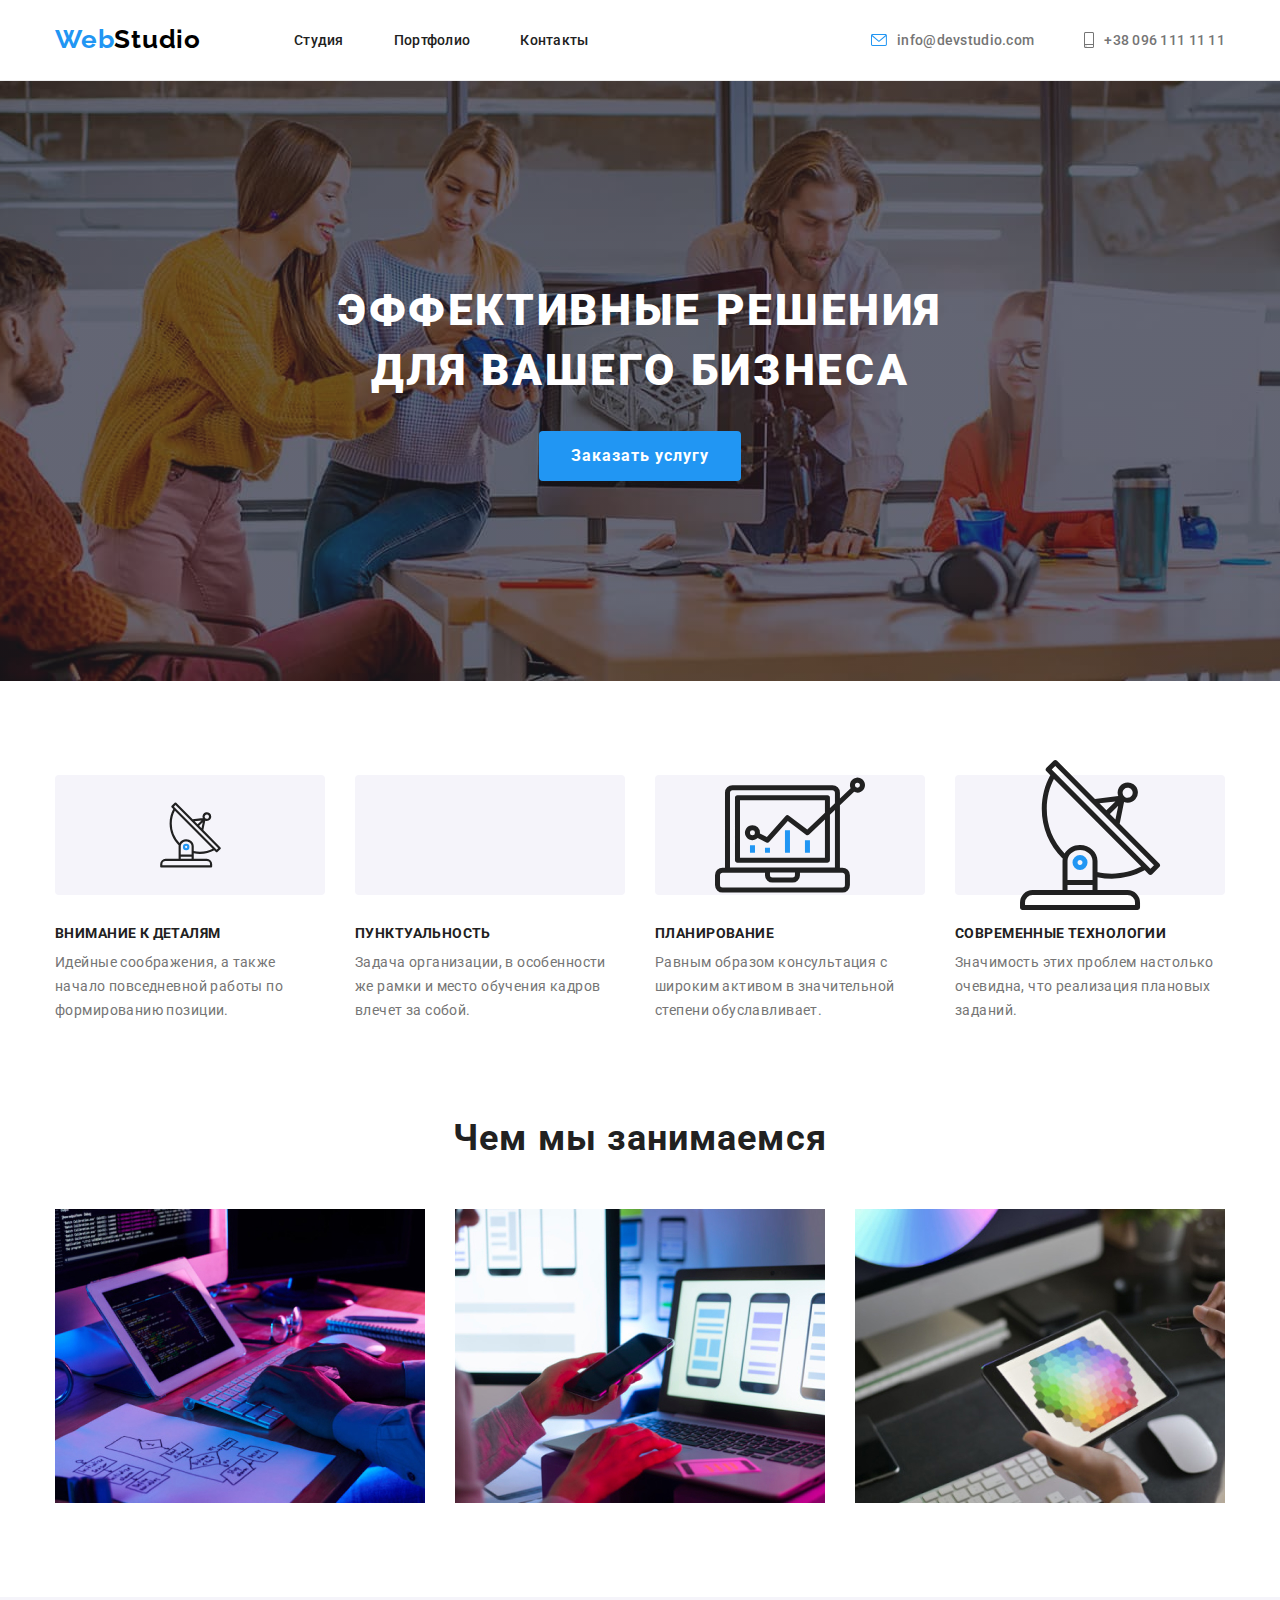
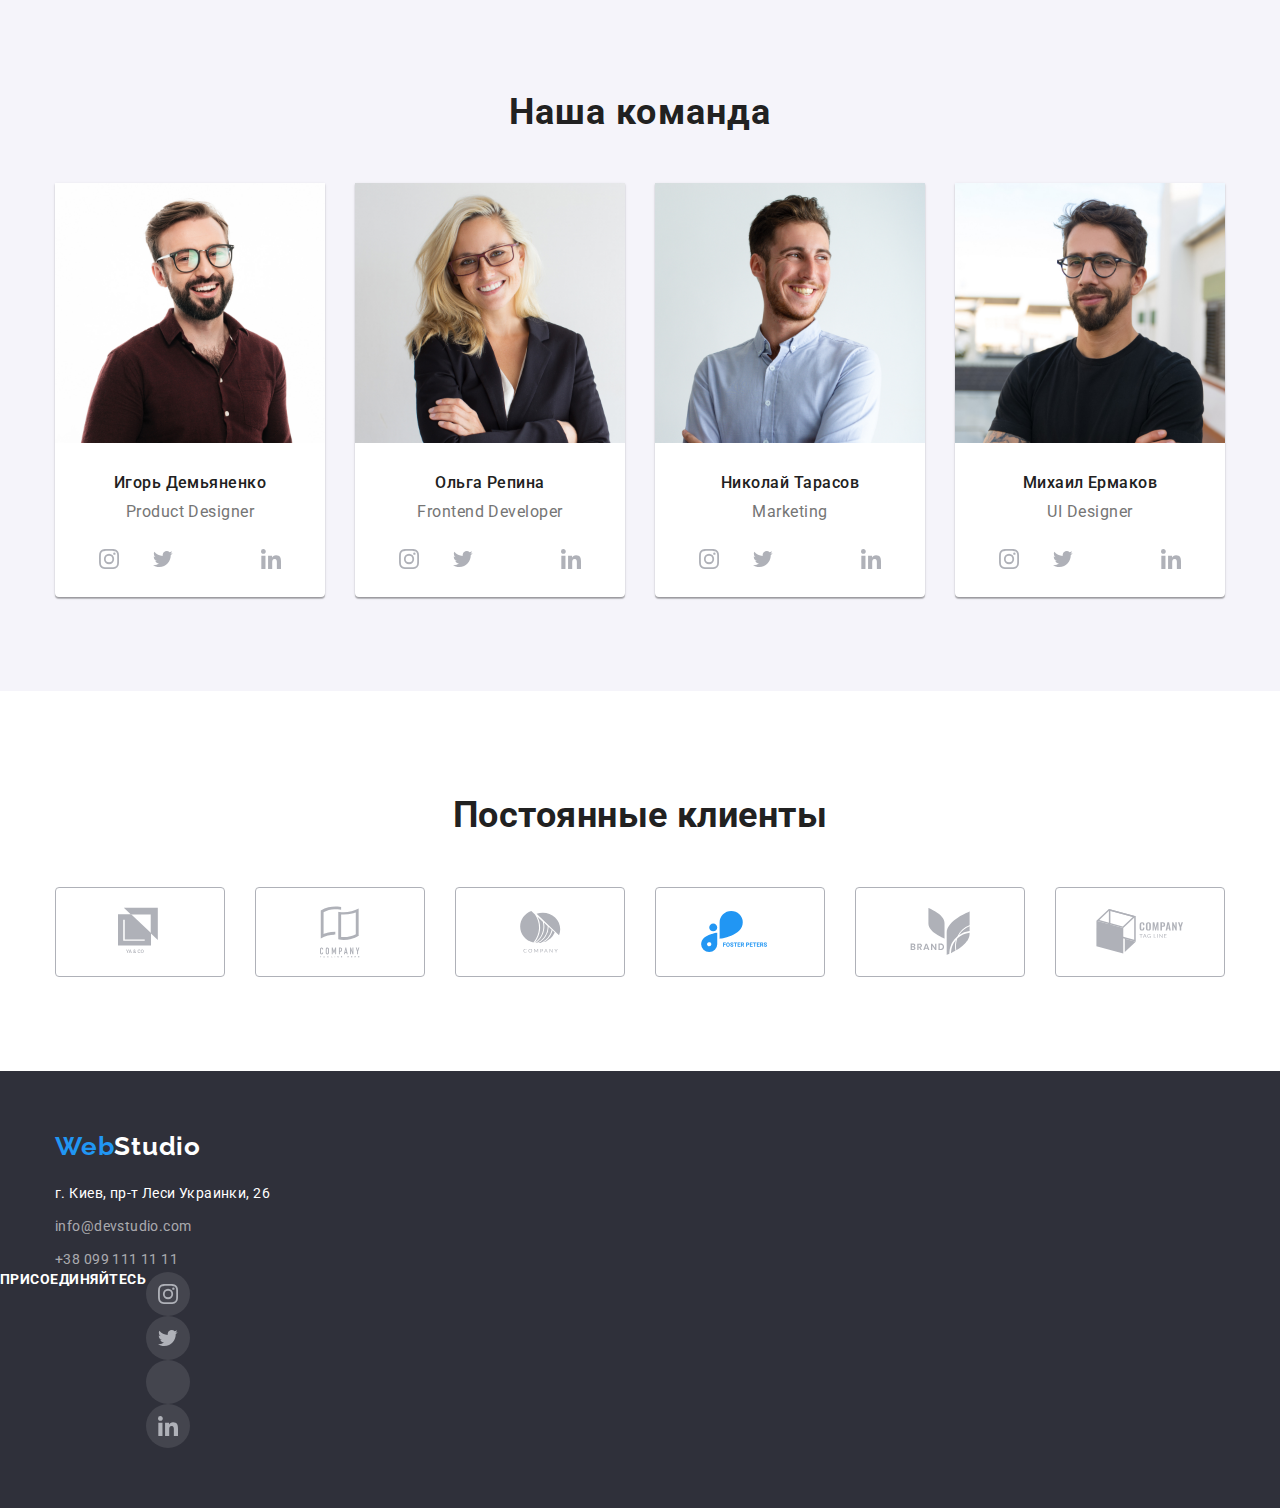
==== index.html @ 3f0f3267 "антена иконка" ====
<!DOCTYPE html>
<html lang="ru">

<head>
    <meta charset="UTF-8">
    <meta name="viewport" content="width=device-width, initial-scale=1.0">
    <title>WebStudio</title>
    <link rel="stylesheet" href="https://cdnjs.cloudflare.com/ajax/libs/modern-normalize/1.0.0/modern-normalize.min.css"
        integrity="sha512-ISS7cAi1PEhQ8jnbJpJZMd29NlhNj4AWYyLOSp2CE/CsHxTCu+r+t0D2yoJudVrd0/8fTVPUVDzY5Tvli75u/g=="
        crossorigin="anonymous" />
    <link rel="preconnect" href="https://fonts.gstatic.com">
    <link
        href="https://fonts.googleapis.com/css2?family=Raleway:wght@700&family=Roboto:wght@400;500;700;900&display=swap"
        rel="stylesheet">
    <link rel="stylesheet" href="https://cdnjs.cloudflare.com/ajax/libs/modern-normalize/1.0.0/modern-normalize.min.css" />
    <link rel="stylesheet" href="./css/styles.css">
</head>

<body>
    <header class="header">
        <div class="container">
            <nav class="navigation">
                <a class="heder-logo-text" href="./index.html" lang="en">Web<span class="logo-black">Studio</span></a>
                    <ul class="navigation-list">
                        <li class="navigation-list-item">
                            <a class="navigation-list-link" href="./index.html">Студия</a>
                        </li>
                        <li class="navigation-list-item">
                            <a class="navigation-list-link" href="./portfolio.html">Портфолио</a>
                        </li>
                        <li class="navigation-list-item">
                            <a class="navigation-list-link" href="#">Контакты</a>
                        </li>
                    </ul>
            </nav>
                <address class="address">
                    <a class="adress-mail-link" href="mailto:info@devstudio.com">
                        <svg class="info-icon-mail"><use href="../img/sprite.svg#icon-mail"></use></svg>info@devstudio.com
                    </a>

                    <a class="adress-phone-link" href="tel:+380961111111">
                        <svg class="info-icon-phone"><use href="../img/sprite.svg#icon-phone"></use></svg>+38 096 111 11 11
                    </a>
                </address>
        </div>
    </header>

    <main>
        <!--HERO-->
        <div>
            <section class="hero">
                <div class="main-hero">
                    <h1 class="main-hero-title">Эффективные решения<br>для вашего бизнеса</h1>
                    <button class="main-hero-modal-btn" type="button">Заказать услугу</button>
                </div>
            </section>
        </div>
        <!--Basic tricks-->
        <section class="basic-tricks">
            <div class="container">                                                           
                <ul class="basic-tricks-list">
                    <li class="basic-tricks-item ">
                        <div class="icon-division">
                            <svg width="65" height="70" class="icon-antenna">
                                <use href="../img/sprite.svg#icon-antenna"></use>
                            </svg>
                        </div>                                   
                        <h3 class="basic-tricks-title">Внимание к деталям</h3>
                        <p class="basic-tricks-text">Идейные соображения, а также начало повседневной работы по формированию позиции.</p>
                    </li>
                    <li class="basic-tricks-item">
                        <div class="icon-division">
                            <svg class="icon-time">
                                <use href="../img/sprite.svg#icon-time"></use>
                            </svg>
                        </div>
                        <h3 class="basic-tricks-title">Пунктуальность</h3>
                        <p class="basic-tricks-text">Задача организации, в особенности же рамки и место обучения кадров влечет за собой.</p>
                    </li>
                    <li class="basic-tricks-item">
                        <div class="icon-division">
                            <svg class="icon-diagram">
                                <use href="../img/sprite.svg#icon-diagram"></use>
                            </svg>
                        </div>
                        <h3 class="basic-tricks-title">Планирование</h3>
                        <p class="basic-tricks-text">Равным образом консультация с широким активом в значительной степени обуславливает.</p>
                    </li>
                    <li class="basic-tricks-item">
                        <div class="icon-division">
                            <svg class="icon-asrounaut">
                                <use href="../img/sprite.svg#icon-antenna"></use>
                            </svg>
                        </div>
                        <h3 class="basic-tricks-title">Современные технологии</h3>
                        <p class="basic-tricks-text">Значимость этих проблем настолько очевидна, что реализация плановых заданий.</p>
                    </li>
                </ul>
            </div>
        </section>

        <!--What we do-->
        <section class="what-we-do">
            <div class="container">
                <h2 class="what-we-do-title">Чем мы занимаемся</h2>
                <ul class="what-we-do-list">
                    <li class="what-we-do-img">
                        <a href="" target="blank">
                            <img src="./what-we-do/img.jpg" alt="Верстает" width="370" height="294">
                        </a>
                    </li>
                    <li class="what-we-do-img">
                        <a href="" target="blank">
                            <img src="./what-we-do/img-1.jpg" alt="Тестирует" width="370" height="294">
                        </a>
                    </li>
                    <li class="what-we-do-img">
                        <a href="" target="blank">
                            <img src="./what-we-do/img-2.jpg" alt="Усовершенствует" width="370" height="294">
                        </a>
                    </li>
                </ul>
            </div>
        </section>

        <!--our team-->
        <section class="our-team">
            <div class="container">
                <h2 class="our-team-title">Наша команда</h2>
                <ul class="our-team-list">
                    <li class="our-team-photo">
                        <a href="" class="team-link">
                            <img src="./team/img.jpg" alt="Игорь Демьяненко" width="270" height="260">
                            <h3 class="our-team-photo-title">Игорь Демьяненко</h3>
                            <p class="our-team-text" lang="en">Product Designer</p>
                            <ul class="social-list">
                                <li class="social-item">
                                    <a href="" class="link-network">
                                        <svg class="icon-network">
                                            <use href="../img/sprite.svg#icon-instagram"></use>
                                        </svg>
                                    </a>
                                </li>
                                <li class="social-item">
                                    <a href="" class="link-network">
                                        <svg class="icon-network">
                                            <use href="../img/sprite.svg#icon-twitter"></use>
                                        </svg>
                                    </a>
                                </li>
                                <li class="social-item">
                                    <a href="" class="link-network">
                                        <svg class="icon-network">
                                            <use href="../img/sprite.svg#icon-facebook-1"></use>
                                        </svg>
                                    </a>
                                </li>
                                <li class="social-item">
                                    <a href="" class="link-network">
                                        <svg class="icon-network">
                                            <use href="../img/sprite.svg#icon-linkedin"></use>
                                        </svg>
                                    </a>
                                </li>
                            </ul>
                        </a>
                                                               
                    <li class="our-team-photo">
                        <a href="" class="team-link">
                            <img src="./team/img-1.jpg" alt="Ольга Репина" width="270" height="260">
                            <h3 class="our-team-photo-title">Ольга Репина</h3>
                            <p class="our-team-text" lang="en">Frontend Developer</p>
                            <ul class="social-list">
                                <li class="social-item">
                                    <a href="" class="link-network">
                                        <svg class="icon-network">
                                            <use href="../img/sprite.svg#icon-instagram"></use>
                                        </svg>
                                    </a>
                                </li>
                                <li class="social-item">
                                    <a href="" class="link-network">
                                        <svg class="icon-network">
                                            <use href="../img/sprite.svg#icon-twitter"></use>
                                        </svg>
                                    </a>
                                </li>
                                <li class="social-item">
                                    <a href="" class="link-network">
                                        <svg class="icon-network">
                                            <use href="../img/sprite.svg#icon-facebook-1"></use>
                                        </svg>
                                    </a>
                                </li>
                                <li class="social-item">
                                    <a href="" class="link-network">
                                        <svg class="icon-network">
                                            <use href="../img/sprite.svg#icon-linkedin"></use>
                                        </svg>
                                    </a>
                                </li>
                            </ul>
                    <li class="our-team-photo">
                        <a href="" class="team-link">
                            <img src="./team/img-2.jpg" alt="Николай Тарасов" width="270" height="260">
                            <h3 class="our-team-photo-title">Николай Тарасов</h3>
                            <p class="our-team-text" lang="en">Marketing</p>
                            <ul class="social-list">
                                <li class="social-item">
                                    <a href="" class="link-network">
                                        <svg class="icon-network">
                                            <use href="../img/sprite.svg#icon-instagram"></use>
                                        </svg>
                                    </a>
                                </li>
                                <li class="social-item">
                                    <a href="" class="link-network">
                                        <svg class="icon-network">
                                            <use href="../img/sprite.svg#icon-twitter"></use>
                                        </svg>
                                    </a>
                                </li>
                                <li class="social-item">
                                    <a href="" class="link-network">
                                        <svg class="icon-network">
                                            <use href="../img/sprite.svg#icon-facebook-1"></use>
                                        </svg>
                                    </a>
                                </li>
                                <li class="social-item">
                                    <a href="" class="link-network">
                                        <svg class="icon-network">
                                            <use href="../img/sprite.svg#icon-linkedin"></use>
                                        </svg>
                                    </a>
                                </li>
                            </ul>
                    <li class="our-team-photo">
                        <a href="" class="team-link">
                            <img src="./team/img-3.jpg" alt="Михаил Ермаков" width="270" height="260">
                            <h3 class="our-team-photo-title">Михаил Ермаков</h3>
                            <p class="our-team-text" lang="en">UI Designer</p>
                            <ul class="social-list">
                                <li class="social-item">
                                    <a href="" class="link-network">
                                        <svg class="icon-network">
                                            <use href="../img/sprite.svg#icon-instagram"></use>
                                        </svg>
                                    </a>
                                </li>
                                <li class="social-item">
                                    <a href="" class="link-network">
                                        <svg class="icon-network">
                                            <use href="../img/sprite.svg#icon-twitter"></use>
                                        </svg>
                                    </a>
                                </li>
                                <li class="social-item">
                                    <a href="" class="link-network">
                                        <svg class="icon-network">
                                            <use href="../img/sprite.svg#icon-facebook-1"></use>
                                        </svg>
                                    </a>
                                </li>
                                <li class="social-item">
                                    <a href="" class="link-network">
                                        <svg class="icon-network">
                                            <use href="../img/sprite.svg#icon-linkedin"></use>
                                        </svg>
                                    </a>
                                </li>
                            </ul>
                        </a>
                    </li>
                </ul>
            </div>
        </section>

        <!--clients-->

            <section class="clients">
                <div class="container">
                    <h2 class="team-title">Постоянные клиенты</h2>
                    <ul class="list-clients">
                        <li class="item-clients">
                            <a href="#" class="link-clients">
                                <svg width="44" height="50" class="icon-clients">
                                    <use href="../img/sprite.svg#icon-logo-ya-co"></use>
                                </svg>
                            </a>
                        </li>
                        <li class="item-clients">
                            <a href="#" class="link-clients">
                                <svg width="40" height="52" class="icon-clients">
                                    <use href="../img/sprite.svg#icon-logo-tagline-here"></use>
                                </svg>
                            </a>
                        </li>
                        <li class="item-clients">
                            <a href="#" class="link-clients">
                                <svg width="41" height="42" class="icon-clients">
                                    <use href="../img/sprite.svg#icon-logo-company"></use>
                                </svg>
                            </a>
                        </li>
                        <li class="item-clients">
                            <a href="#" class="link-clients">
                                <svg width="79" height="42" class="icon-clients">
                                    <use href="../img/sprite.svg#icon-logo-foster"></use>
                                </svg>
                            </a>
                        </li>
                        <li class="item-clients">
                            <a href="#" class="link-clients">
                                <svg width="60" height="47" class="icon-clients">
                                    <use href="../img/sprite.svg#icon-logo-brend"></use>
                                </svg>
                            </a>
                        </li>
                        <li class="item-clients">
                            <a href="#" class="link-clients">
                                <svg width="88" height="45" class="icon-clients">
                                    <use href="../img/sprite.svg#icon-logo-company-tige"></use>
                                </svg>
                            </a>
                        </li>
                    </ul>
                </div>
            </section>
    </main>

    <footer class="footer">
        <div class="container">
            <a class="footer-logo-text" href="./index.html" lang="en">Web<span class="footer-logo-white">Studio</span></a>
            <ul class="footer-list">
                <li class="footer-list-item">
                    <a class="footer-map" href="https://goo.gl/maps/Ar7S7timAM4m2ztU9" target="_blank">г. Киев, пр-т Леси Украинки, 26</a>
                </li>
                <li class="footer-list-item">
                    <a class="footer-mail" href="mailto:info@devstudio.com">info@devstudio.com</a>
                </li>
                <li class="footer-list-item">
                    <a class="footer-phone" href="tel:+380991111111">+38 099 111 11 11</a>
                </li>
            </ul>
        </div>
            <div class="join">
                <h3 class="join-title">присоединяйтесь</h3>
                <ul class="list-join">
                    <li class="item-join">
                        <a href="#" class="link-join">
                            <svg width="20" height="20" class="join-network">
                                <use href="./img/sprite.svg#icon-instagram"></use>
                            </svg>
                        </a>
                    </li>
                    <li class="item-join">
                        <a href="#" class="link-join">
                            <svg width="20" height="20" class="join-network">
                                <use href="./img/sprite.svg#icon-twitter"></use>
                            </svg>
                        </a>
                    </li>
                    <li class="item-join">
                        <a href="#" class="link-join">
                            <svg width="20" height="20" class="join-network">
                                <use href="./img/sprite.svg#icon-facebook-1"></use>
                            </svg>
                        </a>
                    </li>
                    <li class="item-join">
                        <a href="#" class="link-join">
                            <svg width="20" height="20" class="join-network">
                                <use href="./img/sprite.svg#icon-linkedin"></use>
                            </svg>
                        </a>
                    </li>
                </ul>
            </div>       
        
    </footer>
</body>

</html>
---- css/styles.css ----
/* основной цвет заголовков | color: #212121; */
/* масивный текст | color: #757575; */
/* белый цвет (фон,герой) | color: #ffffff; */
/* цвет ссылок | color: #2196f3; */
/* footer color: #2f303a; */
/* our team (фон) | background: #f5f4fa */

html {
  box-sizing: border-box;
}

* {
  margin: 0;
  padding: 0;
  box-sizing: border-box;
}

*,
*::before,
*::after {
  box-sizing: inherit;
}

:root {
  --main-color-titles-color: #212121;
  --massive-text-color: #757575;
  --title-text-color: #2f303a;
  --color-forces-color: #2196f3;
  --white-bg-color: #ffffff;
  --footer-background-color: #2f303a;
  --our-team: #f5f4fa;
  --main-letter-spacing: 0.03em;
  --frame-portfolio-photo: #eeeeee;
}

:visited {
  color: inherit;
}
/* COMMON */

h1,
h2,
h3,
h4,
h5,
h6 {
  margin: 0;
}

ul,
li {
  margin: 0;
  padding: 0;
}

img {
  display: block;
}

li {
  list-style: none;
}
p {
  list-style: none;
  margin: 0;
  padding: 0;
}
a {
  text-decoration: none;
}

link,
button {
  cursor: pointer;
}

body {
  font-family: 'Roboto', sans-serif;
  letter-spacing: var(--main-letter-spacing);
  color: var(--massive-text-color);
  background-color: var(--white-bg-color);
}

section {
  display: block;
}

.header .container {
  display: flex;
  align-items: center;
}

.header {
  border-bottom-width: 1px;
  border-bottom-style: solid;
  border-bottom-color: #ececec;
}

.navigation-list {
  display: flex;
  align-items: center;
  justify-content: space-between;
}

.container {
  width: 1200px;
  margin: auto;
  padding-left: 15px;
  padding-right: 15px;
}

/* основное лого */

.logo-black {
  color: black;
}

.heder-logo-text {
  padding-top: 24px;
  padding-bottom: 25px;
  margin-right: 93px;
  font-family: 'Raleway', sans-serif;
  font-weight: bold;
  font-size: 26px;
  line-height: 1.192;
  /* identical to box height */
  letter-spacing: 0.03em;
  color: #2196f3;
}

.navigation {
  display: flex;
}

.navigation {
  padding: 0;
  margin: 0;
}

.navigation-list {
  padding: 0;
}

.navigation-list-item {
  display: flex;
  margin-right: 93px;
}

.navigation-lis-item:last-child {
  margin-right: 0;
}

.navigation-list-item:not(:last-child) {
  margin-right: 50px;
}

.navigation-list-link {
  text-decoration: none;
  display: block;
  padding-bottom: 32px;
  padding-top: 32px;
}

.navigation-list-link {
  font-weight: 500;
  font-size: 14px;
  line-height: 1.143;
  letter-spacing: 0.02em;
  color: #212121;
}

.navigation-list-link:hover,
.navigation-list-link:focus {
  color: #2196f3;
}

.adress {
  display: flex;
  align-items: center;
  list-style: none;
  margin-left: auto;
  justify-content: center;
}

address {
  display: flex;
  font-style: normal;
  margin-left: auto;
}

.adress-mail-link {
  margin-right: 50px;
}

.adress .adress-mail-link + .adress-phone-link {
  margin-left: 50px;
}

.adress-mail-link,
.adress-phone-link {
  text-decoration: none;
  display: flex;
  padding-top: 32px;
  padding-bottom: 32px;
  justify-content: center;
  align-items: center;
}

.adress-mail-link {
  font-family: 'Roboto';
  font-style: normal;
  font-weight: 500;
  font-size: 14px;
  line-height: 1.142;
  letter-spacing: 0.02em;
  color: #757575;
}

.adress-mail-link:hover,
.adress-mail-link:focus {
  color: #2196f3;
}

.adress-phone-link {
  font-family: 'Roboto';
  font-style: normal;
  font-weight: 500;
  font-size: 14px;
  line-height: 1.143;
  letter-spacing: 0.02em;
  color: #757575;
}

.adress-phone-link:hover,
.adress-phone-link:focus {
  color: #2196f3;
}

/*SVG*/
.info-icon-mail {
  width: 16px;
  height: 12px;
}

.info-icon-mail {
  margin-right: 10px;
  fill: currentColor;
}

.info-icon-phone {
  width: 10px;
  height: 16px;
}

.info-icon-phone {
  margin-right: 10px;
  fill: currentColor;
}

/* Hero */

.hero {
  background-color: #2f303a;
  text-align: center;
  padding-top: 200px;
  padding-bottom: 200px;

  background-image: linear-gradient(
      to right,
      rgba(47, 48, 58, 0.4),
      rgba(47, 48, 58, 0.4)
    ),
    url(../img/background.jpg);

  background-size: cover;
  background-repeat: no-repeat;
  background-position: center;
  max-width: 1600px;
  max-height: 600px;
}

.main-hero-modal-btn {
  font-weight: bold;
  font-size: 16px;
  line-height: 1.875;
  letter-spacing: 0.06em;
  color: #ffffff;
  background: #2196f3;

  padding: 10px 32px;
  text-align: center;
  margin: 0 auto;

  border-radius: 4px;
  border: none;
}

.main-hero-title {
  font-weight: 900;
  font-size: 44px;
  line-height: 1.363;

  letter-spacing: 0.06em;
  text-transform: uppercase;
  color: #ffffff;

  margin-top: 0;
  margin-bottom: 30px;
}

/*SVG Студия Basic*/
.basic-tricks-item {
  min-width: 270px;
}

.icon-division {
  width: 270px;
  height: 120px;
  display: flex;
  justify-content: center;
  align-items: center;
  background-color: #f5f4fa;
  border-radius: 4px;
  margin-bottom: 30px;
}

.icon-astronaut {
  width: 100%;
  height: 100%;
}
.icon-time
.icon-diagram
.icon-asrounaut



/* basic triks Студия */

.basic-tricks {
  padding-top: 94px;
  padding-bottom: 94px;
}

.basic-tricks p {
  margin-top: 0px;
  margin-bottom: 0px;
}

.basic-tricks h3 {
  margin-top: 0px;
  margin-bottom: 10px;
}

.basic-tricks-list {
  display: flex;
  margin-top: 94px;
}

.basic-tricks .basic-tricks-item + .basic-tricks-item {
  margin-left: 30px;
}

.basic-tricks-title {
  font-weight: bold;
  font-size: 14px;
  line-height: 1.143;
  letter-spacing: 0.03em;
  text-transform: uppercase;
  color: #212121;
}

.basic-tricks-text {
  font-weight: normal;
  font-size: 14px;
  line-height: 1.714;
  letter-spacing: 0.03em;
  color: #757575;
}

/* what we do -  Студия */

.what-we-do {
  padding-bottom: 94px;
  padding-top: 94px;
}

.what-we-do-list {
  display: flex;
}

.what-we-do-img {
  margin: 0px;
}

.what-we-do-list .what-we-do-img + .what-we-do-img {
  margin-left: 30px;
}

.what-we-do-title {
  font-weight: bold;
  font-size: 36px;
  line-height: 1.167;
  text-align: center;
  letter-spacing: 0.03em;
  color: #212121;
  margin-bottom: 50px;
}

/* Navigation - кнопки меню в портфолио */

.nav-title + .nav-title {
  margin-left: 8px;
}

.portfolio-navigation-list-item:not(:last-child) {
  margin-right: 8px;
}

.portfolio-link:hover,
.portfolio-link:focus {
  box-shadow: 0px 1px 1px rgba(0, 0, 0, 0.12), 0px 4px 4px rgba(0, 0, 0, 0.06),
    1px 4px 6px rgba(0, 0, 0, 0.16);
}

.nav-title {
  font-weight: 500;
  font-size: 16px;
  line-height: 1.625;
  text-align: center;
  letter-spacing: 0.03em;
  color: #212121;
  background: #f5f4fa;

  border-radius: 4px;
  outline: none;
  border: none;

  padding: 6px 22px;
}

.nav-title:hover,
.nav-title:focus {
  background-color: #2196f3;
  color: var(--frame-portfolio-photo);
}

/* our team - Студия*/

.what-we-do h2,
.our-team h2 {
  margin-top: 0px;
  margin-bottom: 50px;
}

.what-we-do img,
.our-team img,
.portfolio-navigation img {
  display: block;
}

.portfolio-navigation {
  padding-top: 94px;
  padding-bottom: 94px;
}

.portfolio-navigation-list,
.portfolio {
  display: flex;
  justify-content: center;
  list-style: none;
  margin-bottom: 50px;
}

.portfolio-link {
  text-decoration: none;
  cursor: pointer;
}

/* Teamwork - Командная робота */

ul.teamwork-list {
  margin: -15px;
  padding: 0px;
}

.teamwork-list {
  display: flex;
  flex-wrap: wrap;
  margin: -15px;
}

.container-portfolio {
  padding: 20px 24px;
  border: 1px solid #eeeeee;
  border-style: none solid solid;
}

.teamwork-list-item {
  width: 370px;
  margin: 15px;

  background-color: var(--white-bg-color);
}

.teamwork-list-item:nth-last-child(-n + 3) {
  margin-bottom: 30px;
}

.teamwork-list-title {
  margin-top: 0px;
  margin-bottom: 4px;

  font-weight: bold;
  font-size: 18px;
  line-height: 2;
  letter-spacing: 0.06em;
  color: #212121;
}

.teamwork-list-text {
  margin: 0px;

  font-weight: normal;
  font-size: 16px;
  line-height: 1.875;
  letter-spacing: 0.03em;
  color: #757575;
}

/*SVG- social-link-icon*/

.icon-network {
  width: 20px;
  height: 20px;
}

.social-list {
  display: flex;
  justify-content: center;
  margin-top: 16px;
  margin-bottom: 16px;
}

.social-item {
  width: 44px;
  height: 44px;
  border-radius: 50%;
}

.link-network {
  width: 100%;
  height: 100%;
  border-radius: 50%;
  display: flex;
  justify-content: center;
  align-items: center;
  fill: #afb1b8;
}

.social-item:not(:last-child) {
  margin-right: 10px;
}

.link-network:hover,
.link-network:focus {
  background-color: var(--color-forces-color);
}

.link-network:hover .icon-network,
.link-network:focus .icon-network {
  fill: #ffffff;
}

/* Our team */

.our-team-list {
  display: flex;
}

.our-team .our-team-photo + .our-team-photo {
  margin-left: 30px;
}

.our-team .our-team-photo {
  background-color: var(--white-bg-color);
  box-shadow: 0px 1px 3px rgba(0, 0, 0, 0.12), 0px 1px 1px rgba(0, 0, 0, 0.14),
    0px 2px 1px rgba(0, 0, 0, 0.2);
  border-radius: 0px 0px 4px 4px;
}

.our-team {
  margin-top: 0px;
  margin-bottom: 10px;
  text-align: center;
  background-color: var(--our-team);

  padding-top: 94px;
  padding-bottom: 94px;
}

.team-link {
  color: var(--main-color-titles-color);
  text-decoration: none;
}

.our-team h3 {
  font-weight: 500;
  font-size: 16px;
  line-height: 1.192;
  text-align: center;
}

.our-team-title {
  font-weight: bold;
  font-size: 36px;
  line-height: 1.167;
  text-align: center;
  letter-spacing: 0.03em;
  color: #212121;
}

.our-team-photo-title {
  font-weight: 500;
  font-size: 16px;
  line-height: 1.188;
  /* identical to box height */
  text-align: center;
  letter-spacing: 0.03em;
  color: #212121;
  margin-top: 0px;
  margin-bottom: 10px;
}

.our-team-text {
  font-weight: normal;
  font-size: 16px;
  line-height: 1.188;
  /* identical to box height */
  text-align: center;
  letter-spacing: 0.03em;
  color: #757575;

  margin-top: 0px;
  margin-bottom: 16px;
}

.our-team img {
  margin-top: 0px;
  margin-bottom: 30px;
}

.our-team {
  background: #f5f4fa;
}

/* ==========CLIENTS========= */

.clients .container {
  padding: 94px 0;
}

.team-title {
  display: block;
  margin-bottom: 50px;
  text-align: center;

  font-weight: 700;
  font-size: 36px;
  line-height: 1.16;
  color: #212121;
}

.team-list {
  display: flex;
}

/* SVG clienys imeges */

.list-clients {
  display: flex;
  justify-content: center;
}

.item-clients {
  width: 170px;
  height: 90px;
}

.item-clients:not(:last-child) {
  margin-right: 30px;
}

.link-clients {
  width: 100%;
  height: 100%;
  display: flex;
  border: 1px solid #afb1b8;
  border-radius: 4px;
  justify-content: center;
  align-items: center;
  fill: #afb1b8;
}

.link-clients:hover,
.link-clients:hover .icon-clients,
.link-clients:focus,
.link-clients:focus .icon-clients {
  fill: var(--color-forces-color);
  border-color: var(--color-forces-color);
}

/* футер лого */

.footer {
  background: #2f303a;
}
.footer {
  padding-top: 60px;
  padding-bottom: 60px;
}

.footer .footer-logo-text {
  font-family: 'Raleway', sans-serif;
  font-weight: bold;
  font-size: 26px;
  line-height: 1.192;
  /* identical to box height */
  letter-spacing: 0.03em;
  color: #2196f3;

  margin-bottom: 20px;
  display: inline-block;
}

.footer-logo-white {
  color: #ffffff;
}

.footer-list {
  margin-left: auto;
}

.footer-mail {
  font-size: 14px;
  line-height: 1.714;
  letter-spacing: 0.03em;
  color: rgba(255, 255, 255, 0.6);
}

.footer-phone {
  font-size: 14px;
  line-height: 1.714;
  letter-spacing: 0.03em;
  color: rgba(255, 255, 255, 0.6);
}

.footer-map {
  font-family: 'Roboto';
  font-style: normal;
  font-weight: normal;
  font-size: 14px;
  line-height: 1.714;
  letter-spacing: 0.03em;
  color: #ffffff;
}

.footer-map:hover,
.footer-map:focus {
  color: #2196f3;
}

.footer-mail .footer-phone {
  font-family: 'Roboto';
  font-style: normal;
  font-weight: normal;
  font-size: 14px;
  line-height: 1.714;
  letter-spacing: 0.03em;
  color: rgba(255, 255, 255, 0.6);
}

.footer-mail:hover,
.footer-mail:focus,
.footer-phone:hover,
.footer-phone:focus {
  color: #2196f3;
}

.footer-list-item:not(:last-child) {
  margin-bottom: 9px;
}

.join {
  width: 210px;
  display: flex;
}

/* join division */

.join-title {
  color: #ffffff;
  font-weight: 700;
  font-size: 14px;
  line-height: 1.14;
  text-transform: uppercase;

  margin-bottom: 20px;
}

/* svg imeges join */

.list-join {
  display: block;
}

.item-join {
  width: 44px;
  height: 44px;
}

.link-join {
  width: 100%;
  height: 100%;
  border-radius: 50%;
  display: flex;
  background: rgba(255, 255, 255, 0.1);
  justify-content: center;
  align-items: center;
  fill: #ffffff;
}

.link-join:hover,
.link-join:focus {
  color: #ffffff;
  background: #2196f3;
}
.item-join:not(:last-child) {
  margin-right: 10px;
}
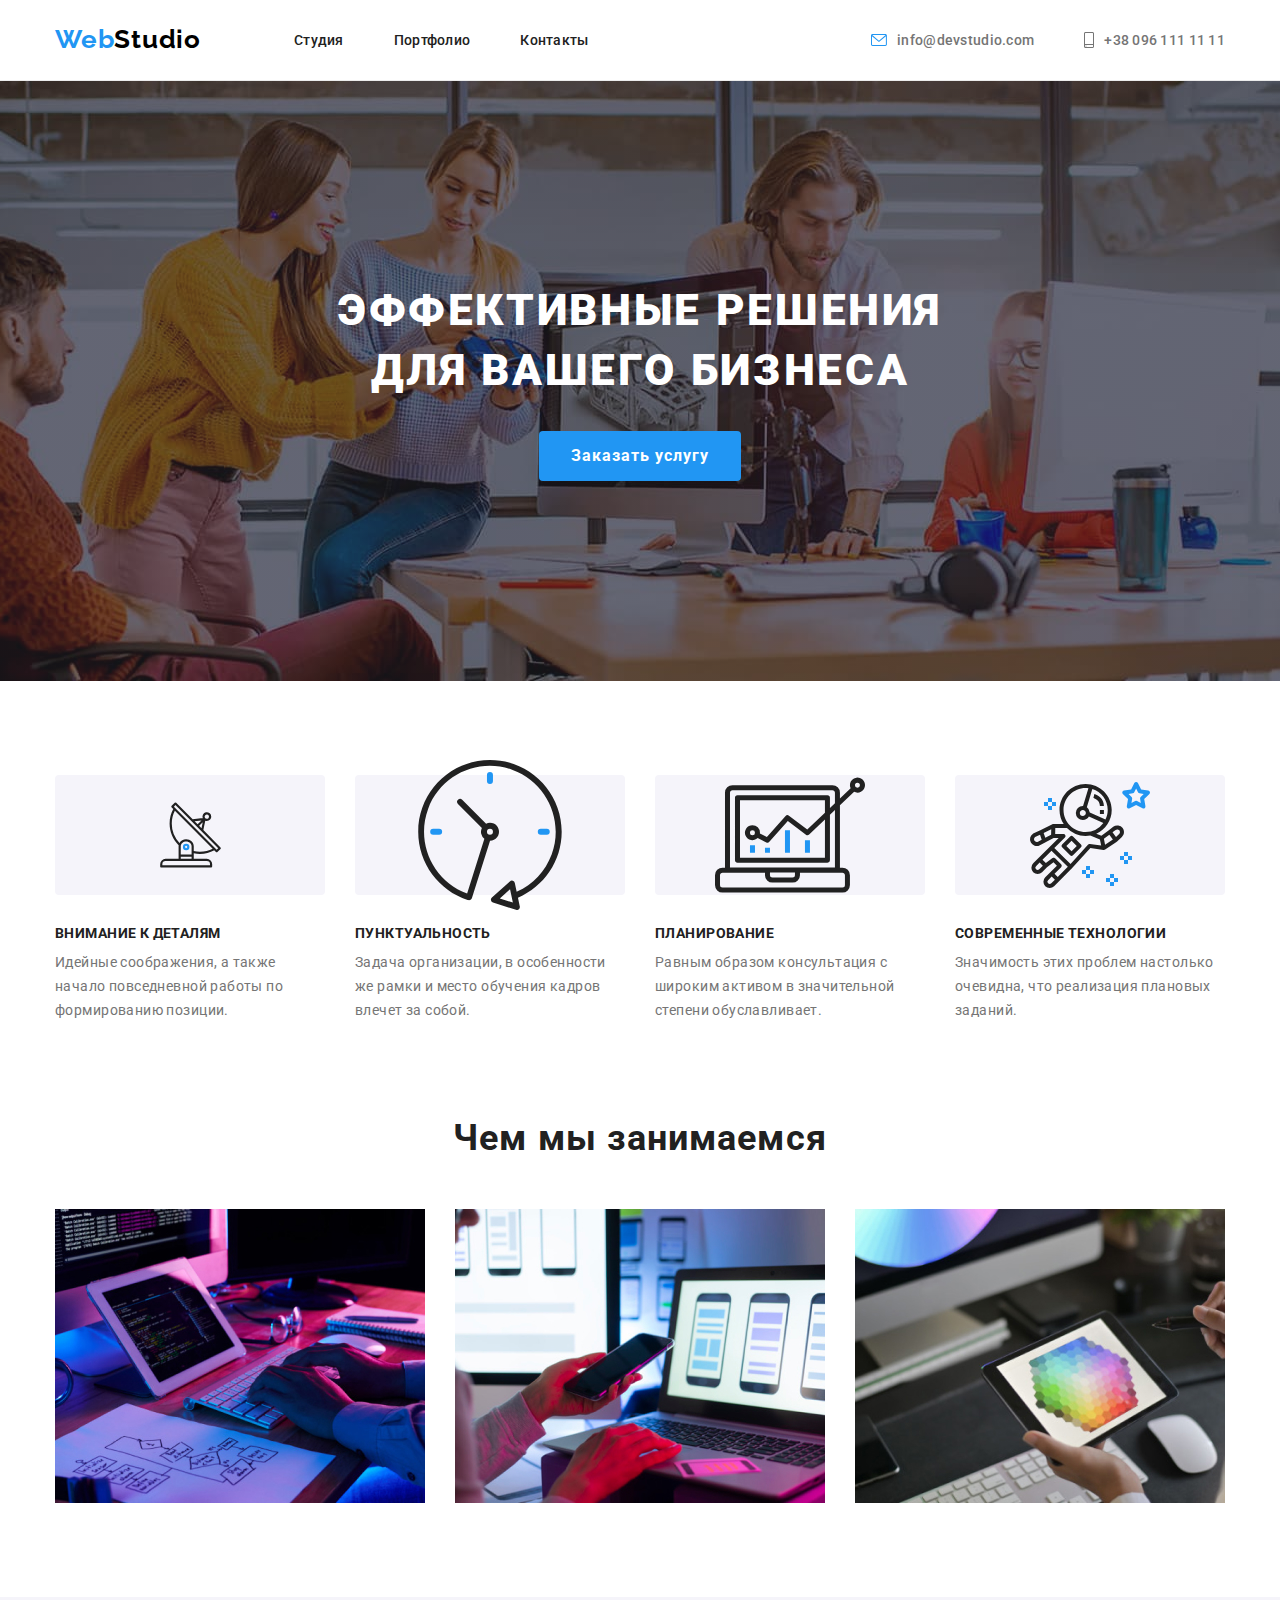
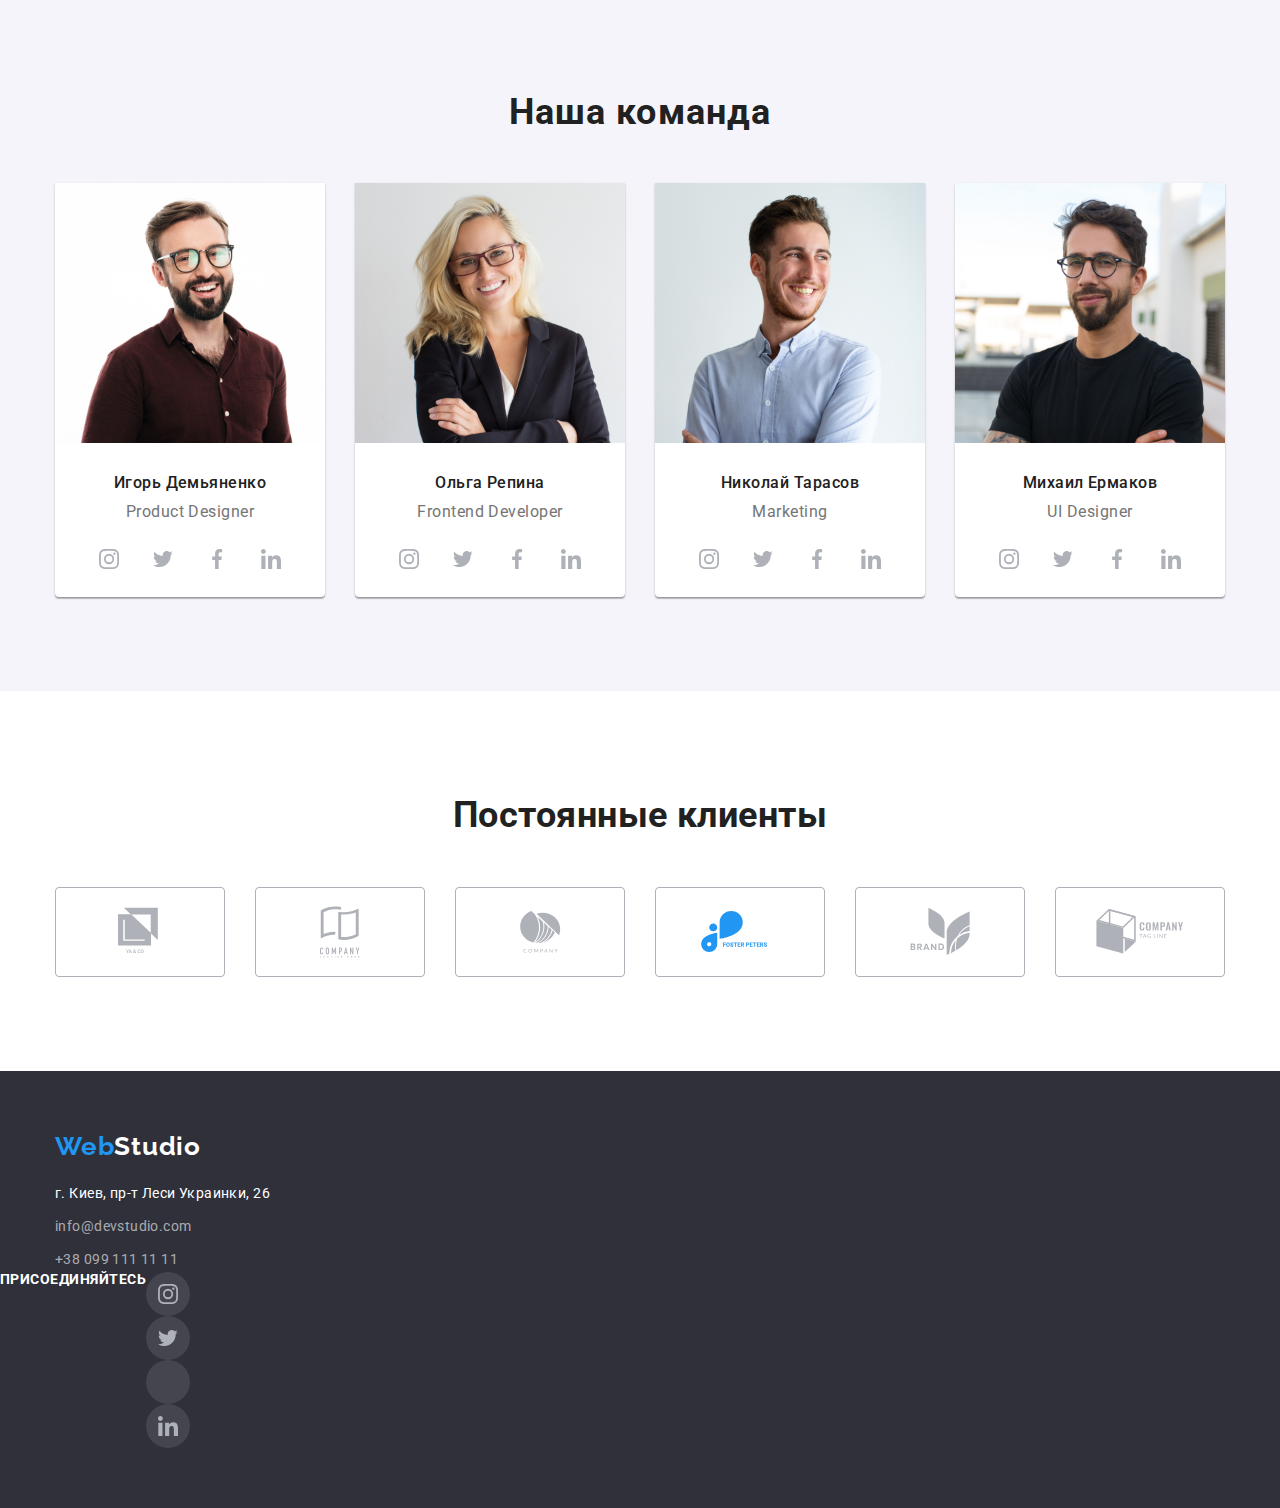
==== commit 9ce11384: "Update index.html" ====
--- a/index.html
+++ b/index.html
@@ -70,8 +70,8 @@
                     </li>
                     <li class="basic-tricks-item">
                         <div class="icon-division">
-                            <svg class="icon-time">
-                                <use href="../img/sprite.svg#icon-time"></use>
+                            <svg class="icon-clock">
+                                <use href="../img/sprite.svg#icon-clock"></use>
                             </svg>
                         </div>
                         <h3 class="basic-tricks-title">Пунктуальность</h3>
@@ -88,8 +88,8 @@
                     </li>
                     <li class="basic-tricks-item">
                         <div class="icon-division">
-                            <svg class="icon-asrounaut">
-                                <use href="../img/sprite.svg#icon-antenna"></use>
+                            <svg class="icon-astronaut">
+                                <use href="../img/sprite.svg#icon-astronaut"></use>
                             </svg>
                         </div>
                         <h3 class="basic-tricks-title">Современные технологии</h3>
@@ -151,7 +151,7 @@
                                 <li class="social-item">
                                     <a href="" class="link-network">
                                         <svg class="icon-network">
-                                            <use href="../img/sprite.svg#icon-facebook-1"></use>
+                                            <use href="../img/sprite.svg#icon-facebook"></use>
                                         </svg>
                                     </a>
                                 </li>
@@ -188,7 +188,7 @@
                                 <li class="social-item">
                                     <a href="" class="link-network">
                                         <svg class="icon-network">
-                                            <use href="../img/sprite.svg#icon-facebook-1"></use>
+                                            <use href="../img/sprite.svg#icon-facebook"></use>
                                         </svg>
                                     </a>
                                 </li>
@@ -223,7 +223,7 @@
                                 <li class="social-item">
                                     <a href="" class="link-network">
                                         <svg class="icon-network">
-                                            <use href="../img/sprite.svg#icon-facebook-1"></use>
+                                            <use href="../img/sprite.svg#icon-facebook"></use>
                                         </svg>
                                     </a>
                                 </li>
@@ -258,7 +258,7 @@
                                 <li class="social-item">
                                     <a href="" class="link-network">
                                         <svg class="icon-network">
-                                            <use href="../img/sprite.svg#icon-facebook-1"></use>
+                                            <use href="../img/sprite.svg#icon-facebook"></use>
                                         </svg>
                                     </a>
                                 </li>
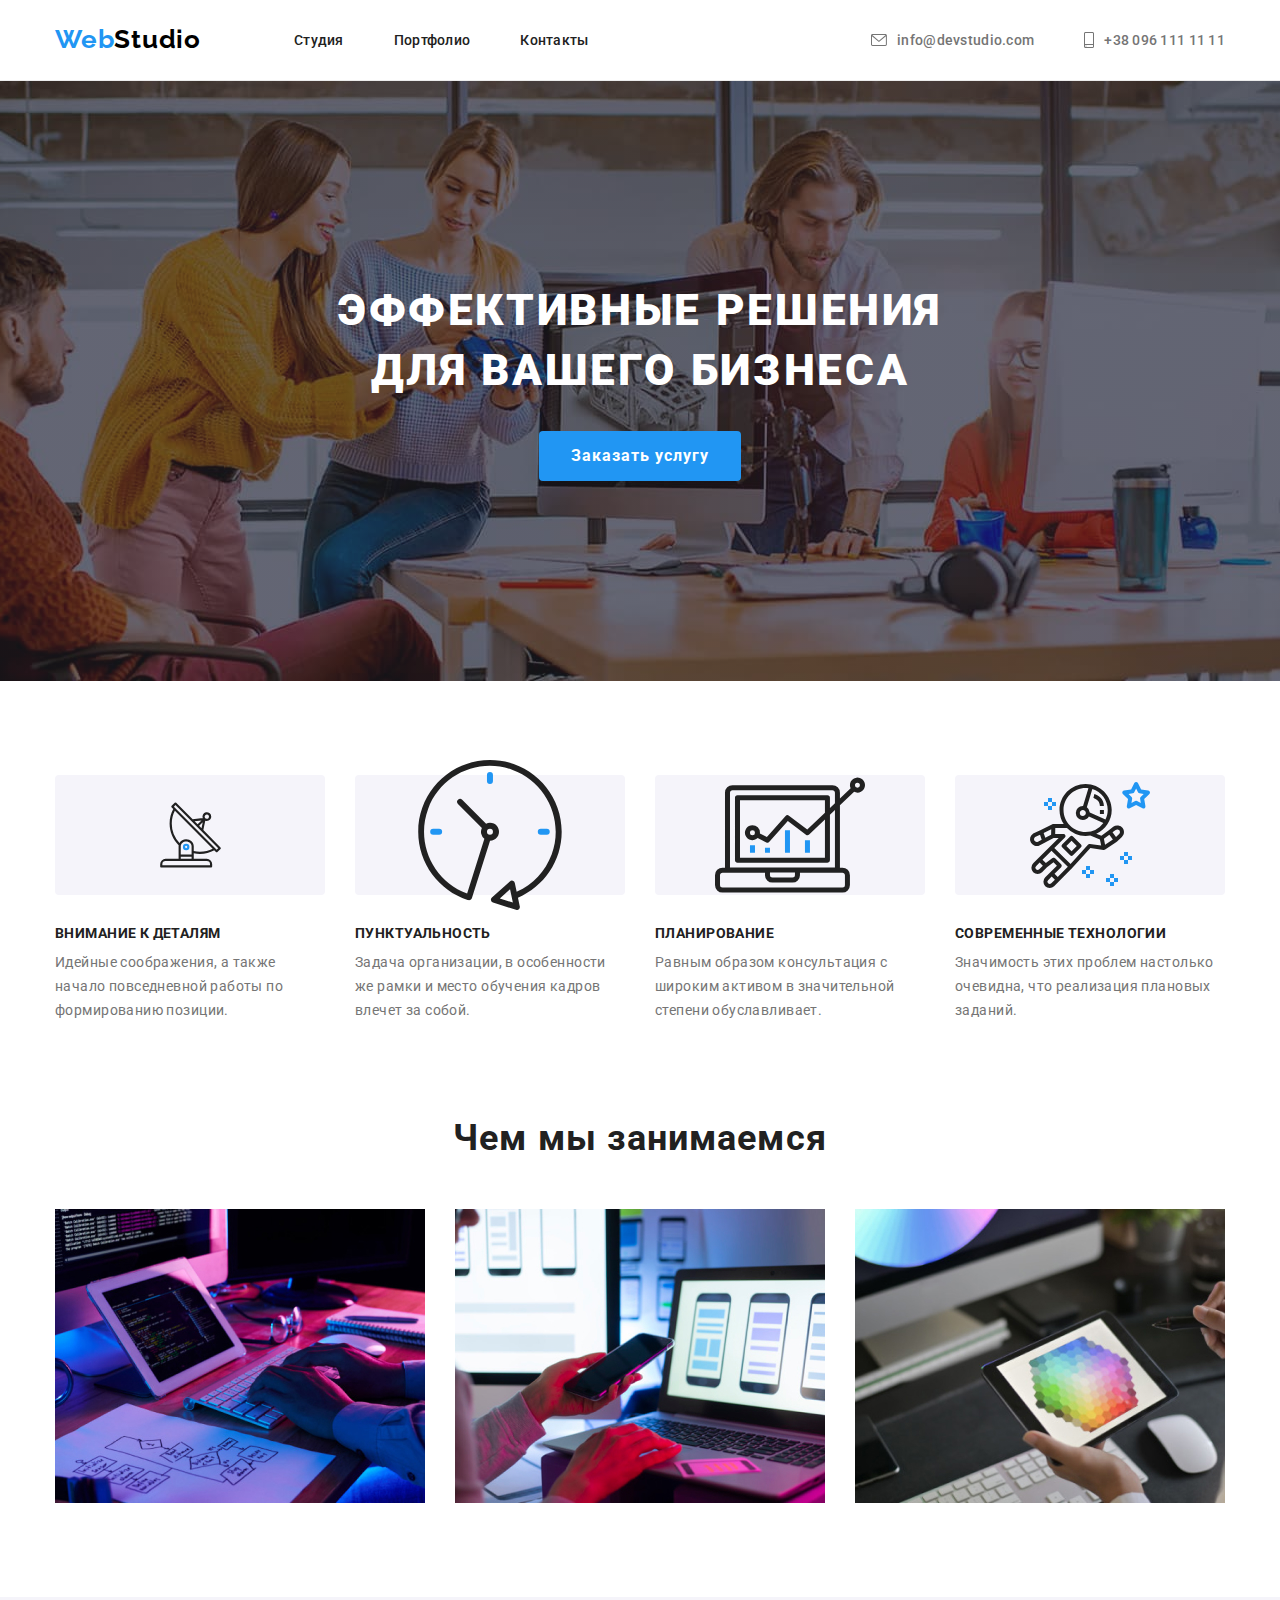
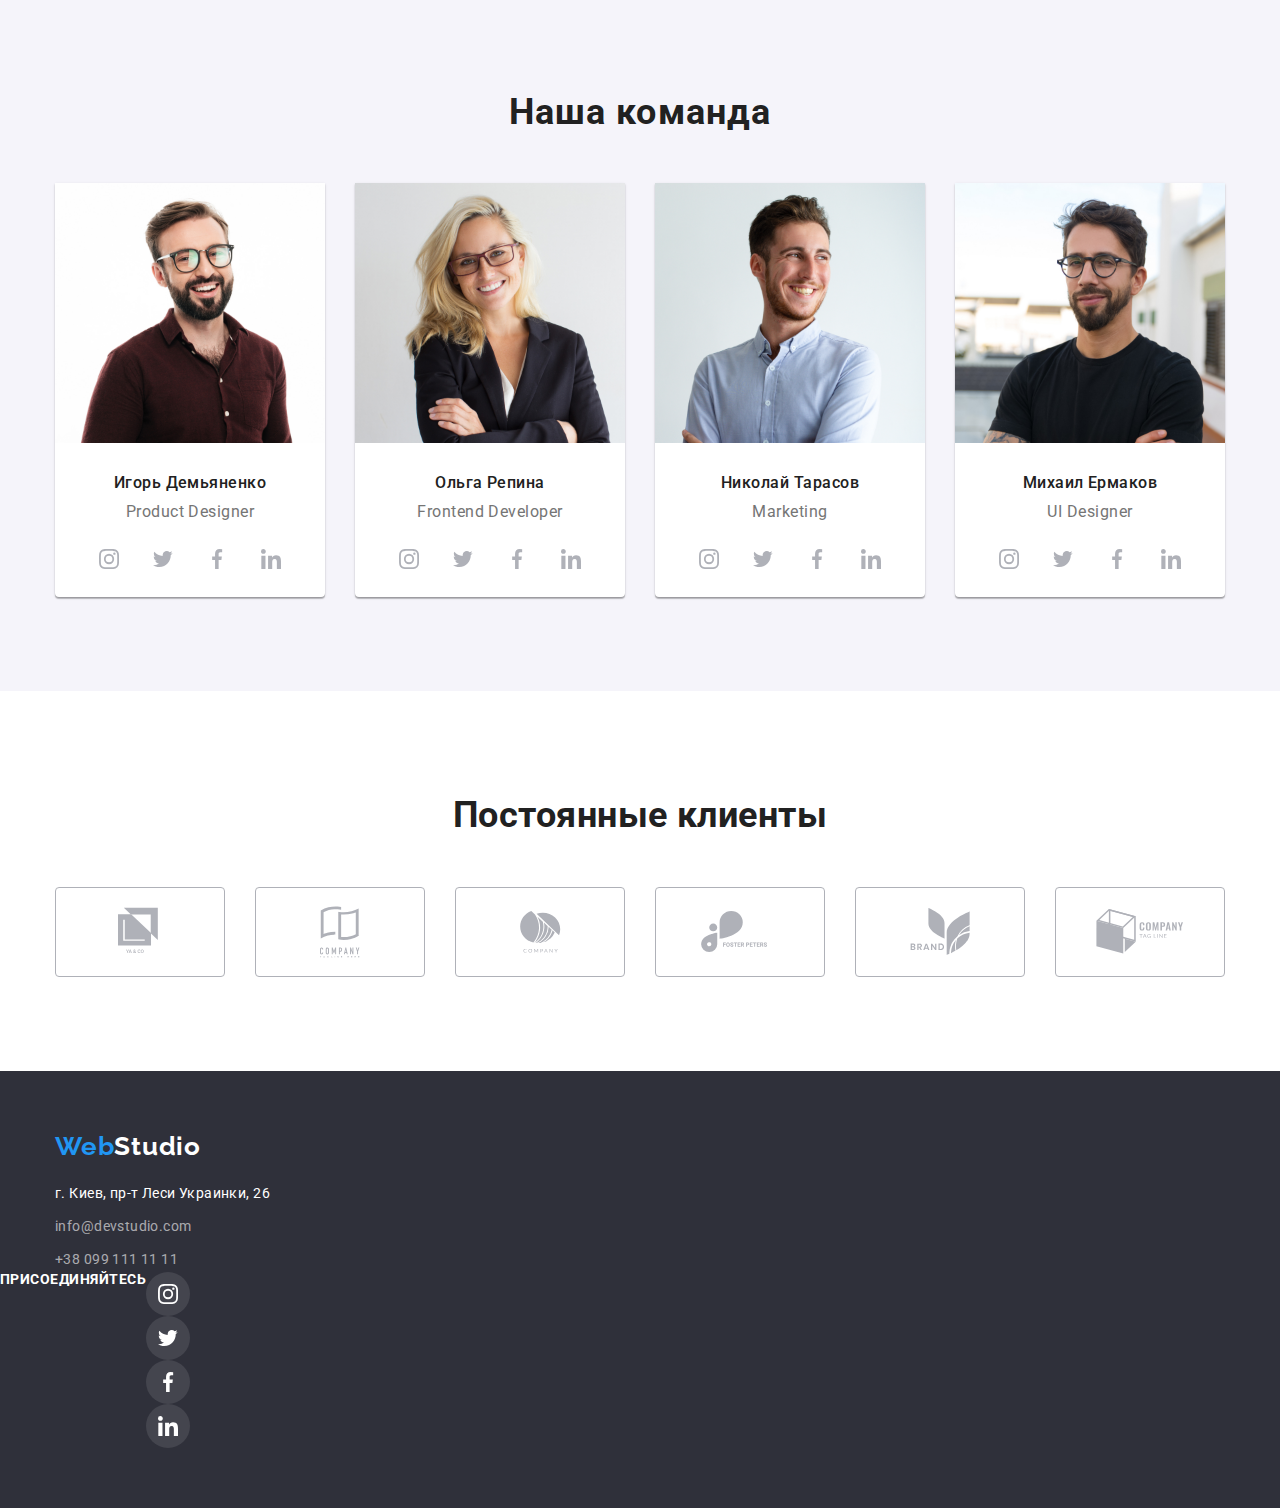
==== commit 340c4b84: "удаляет филл" ====
--- a/index.html
+++ b/index.html
@@ -364,7 +364,7 @@
                     <li class="item-join">
                         <a href="#" class="link-join">
                             <svg width="20" height="20" class="join-network">
-                                <use href="./img/sprite.svg#icon-facebook-1"></use>
+                                <use href="./img/sprite.svg#icon-facebook"></use>
                             </svg>
                         </a>
                     </li>
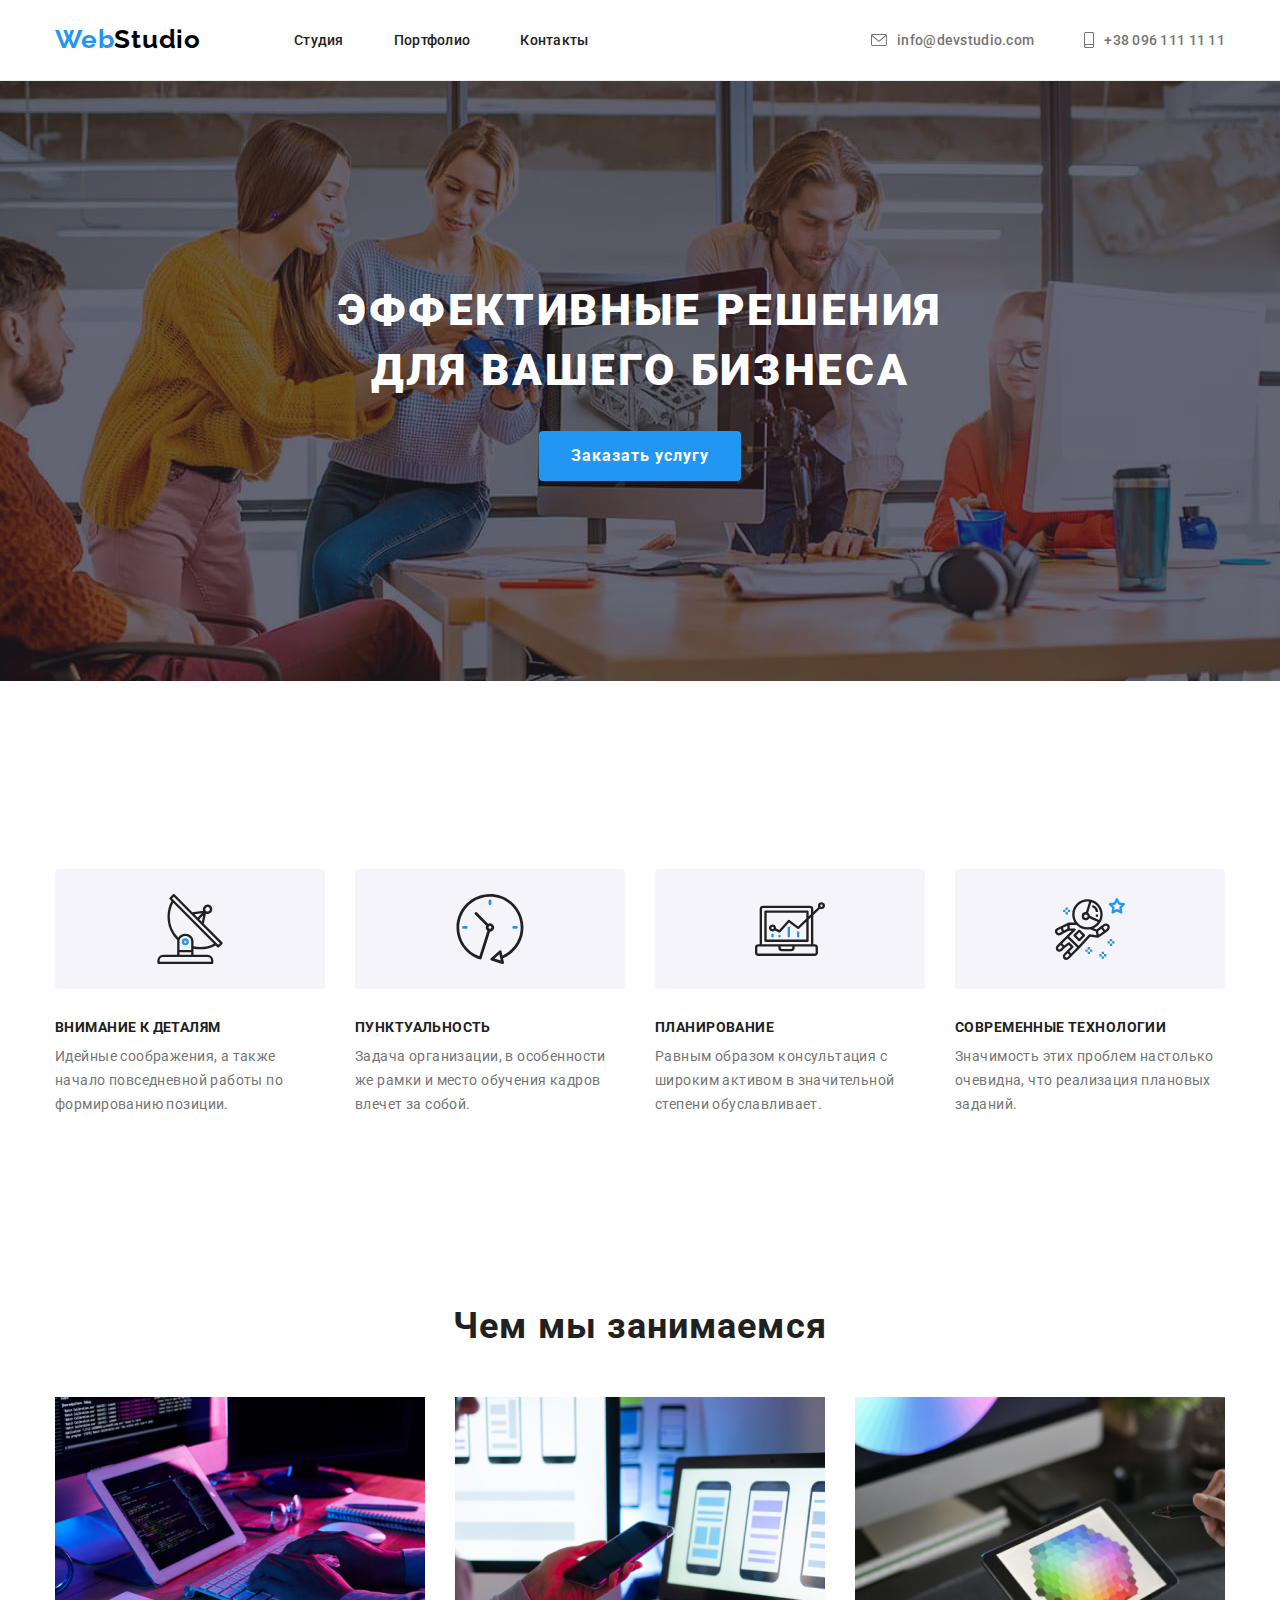
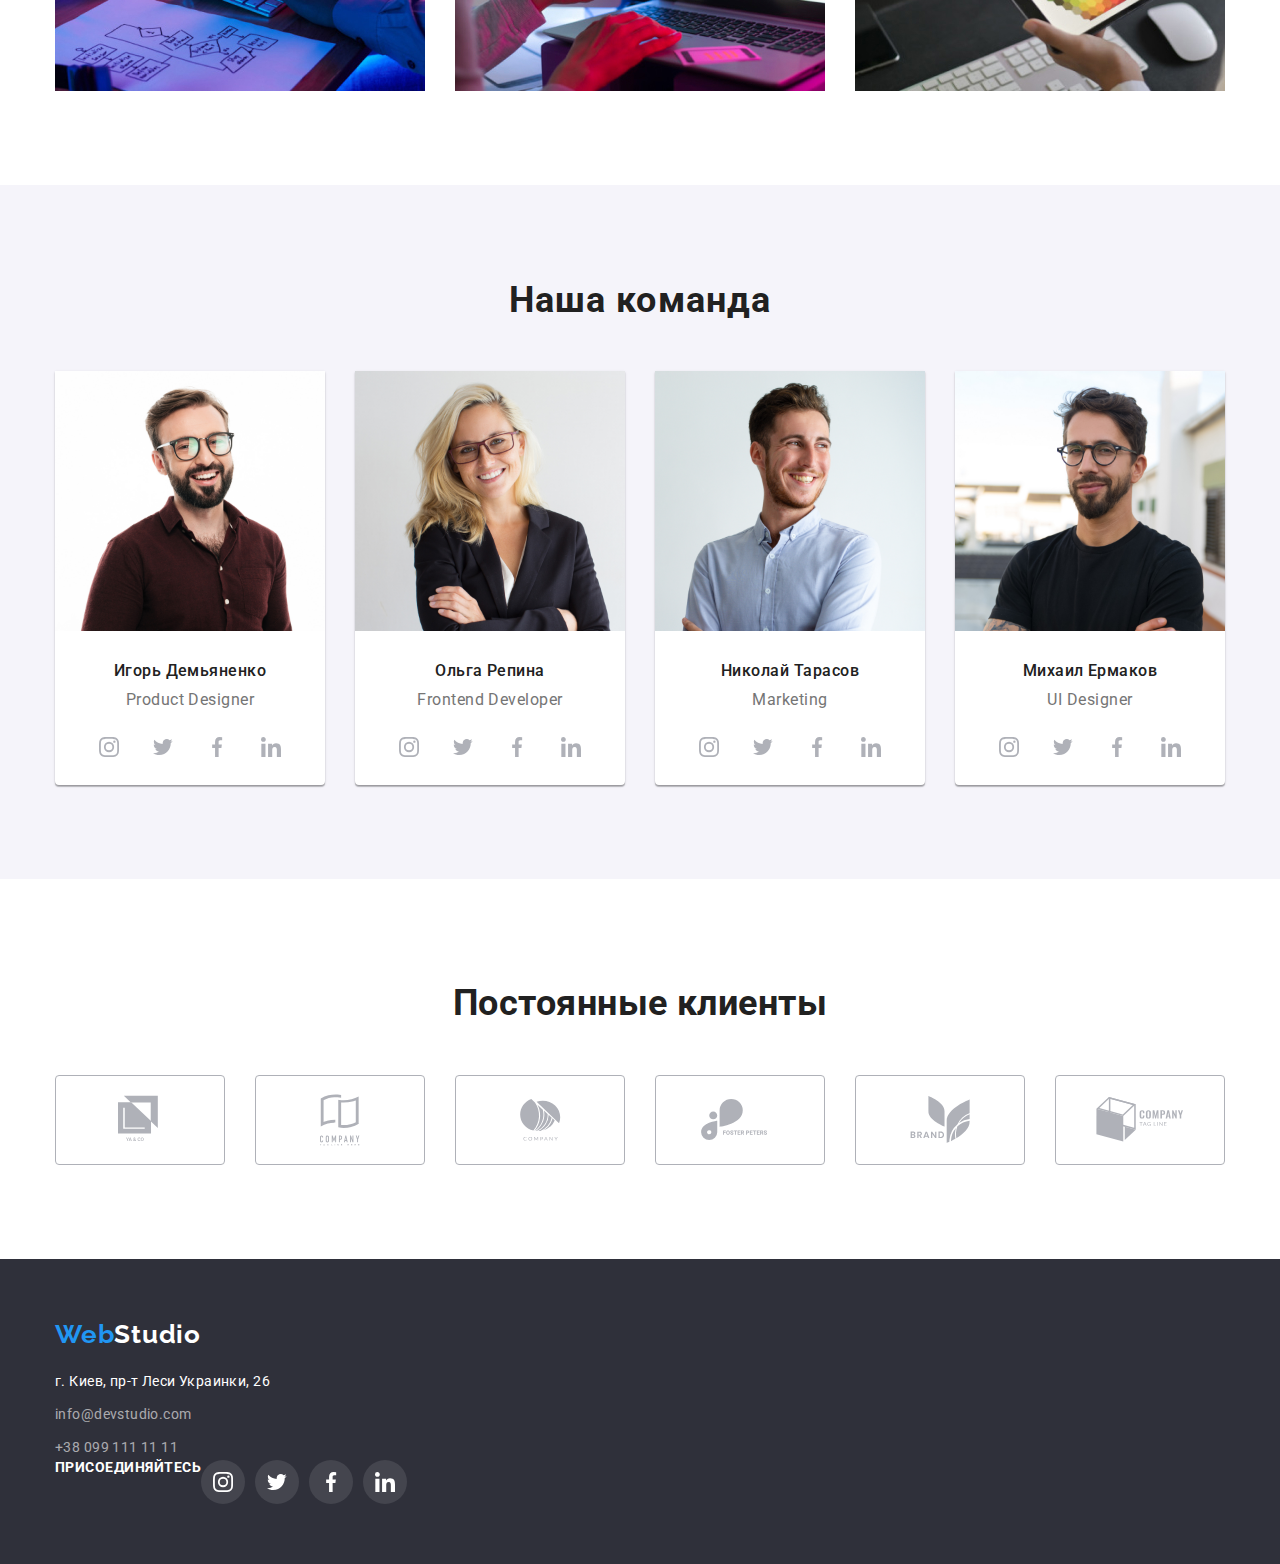
==== commit 5a66f528: "создает тень на карточках" ====
--- a/index.html
+++ b/index.html
@@ -61,7 +61,7 @@
                 <ul class="basic-tricks-list">
                     <li class="basic-tricks-item ">
                         <div class="icon-division">
-                            <svg width="65" height="70" class="icon-antenna">
+                            <svg width="70" height="70" class="icon-svg">
                                 <use href="../img/sprite.svg#icon-antenna"></use>
                             </svg>
                         </div>                                   
@@ -70,7 +70,7 @@
                     </li>
                     <li class="basic-tricks-item">
                         <div class="icon-division">
-                            <svg class="icon-clock">
+                            <svg width="70" height="70" class="icon-svg">
                                 <use href="../img/sprite.svg#icon-clock"></use>
                             </svg>
                         </div>
@@ -79,7 +79,7 @@
                     </li>
                     <li class="basic-tricks-item">
                         <div class="icon-division">
-                            <svg class="icon-diagram">
+                            <svg width="70" height="70" class="icon-svg">
                                 <use href="../img/sprite.svg#icon-diagram"></use>
                             </svg>
                         </div>
@@ -88,7 +88,7 @@
                     </li>
                     <li class="basic-tricks-item">
                         <div class="icon-division">
-                            <svg class="icon-astronaut">
+                            <svg width="70" height="70" class="icon-svg">
                                 <use href="../img/sprite.svg#icon-astronaut"></use>
                             </svg>
                         </div>
@@ -343,9 +343,8 @@
                     <a class="footer-phone" href="tel:+380991111111">+38 099 111 11 11</a>
                 </li>
             </ul>
-        </div>
             <div class="join">
-                <h3 class="join-title">присоединяйтесь</h3>
+                <p class="join-title">присоединяйтесь</p>
                 <ul class="list-join">
                     <li class="item-join">
                         <a href="#" class="link-join">
@@ -376,7 +375,9 @@
                         </a>
                     </li>
                 </ul>
-            </div>       
+            </div> 
+        </div>
+                  
         
     </footer>
 </body>
--- a/css/styles.css
+++ b/css/styles.css
@@ -314,25 +314,21 @@
 }
 
 .icon-division {
+  content: '';
+  display: flex;
   width: 270px;
   height: 120px;
-  display: flex;
+  align-items: center;
   justify-content: center;
-  align-items: center;
   background-color: #f5f4fa;
+  margin-bottom: 30px;
   border-radius: 4px;
-  margin-bottom: 30px;
-}
-
-.icon-astronaut {
-  width: 100%;
-  height: 100%;
-}
-.icon-time
-.icon-diagram
-.icon-asrounaut
-
-
+}
+
+.icom-svg {
+  width: 70px;
+  height: 70px;
+}
 
 /* basic triks Студия */
 
@@ -414,6 +410,12 @@
 
 .portfolio-navigation-list-item:not(:last-child) {
   margin-right: 8px;
+}
+
+.portfolio-link {
+  display: block;
+  margin-right: 0;
+  /* outline: 1px solid #eeeeee; */
 }
 
 .portfolio-link:hover,
@@ -803,14 +805,14 @@
   font-size: 14px;
   line-height: 1.14;
   text-transform: uppercase;
-
   margin-bottom: 20px;
+  display: block;
 }
 
 /* svg imeges join */
 
 .list-join {
-  display: block;
+  display: flex;
 }
 
 .item-join {
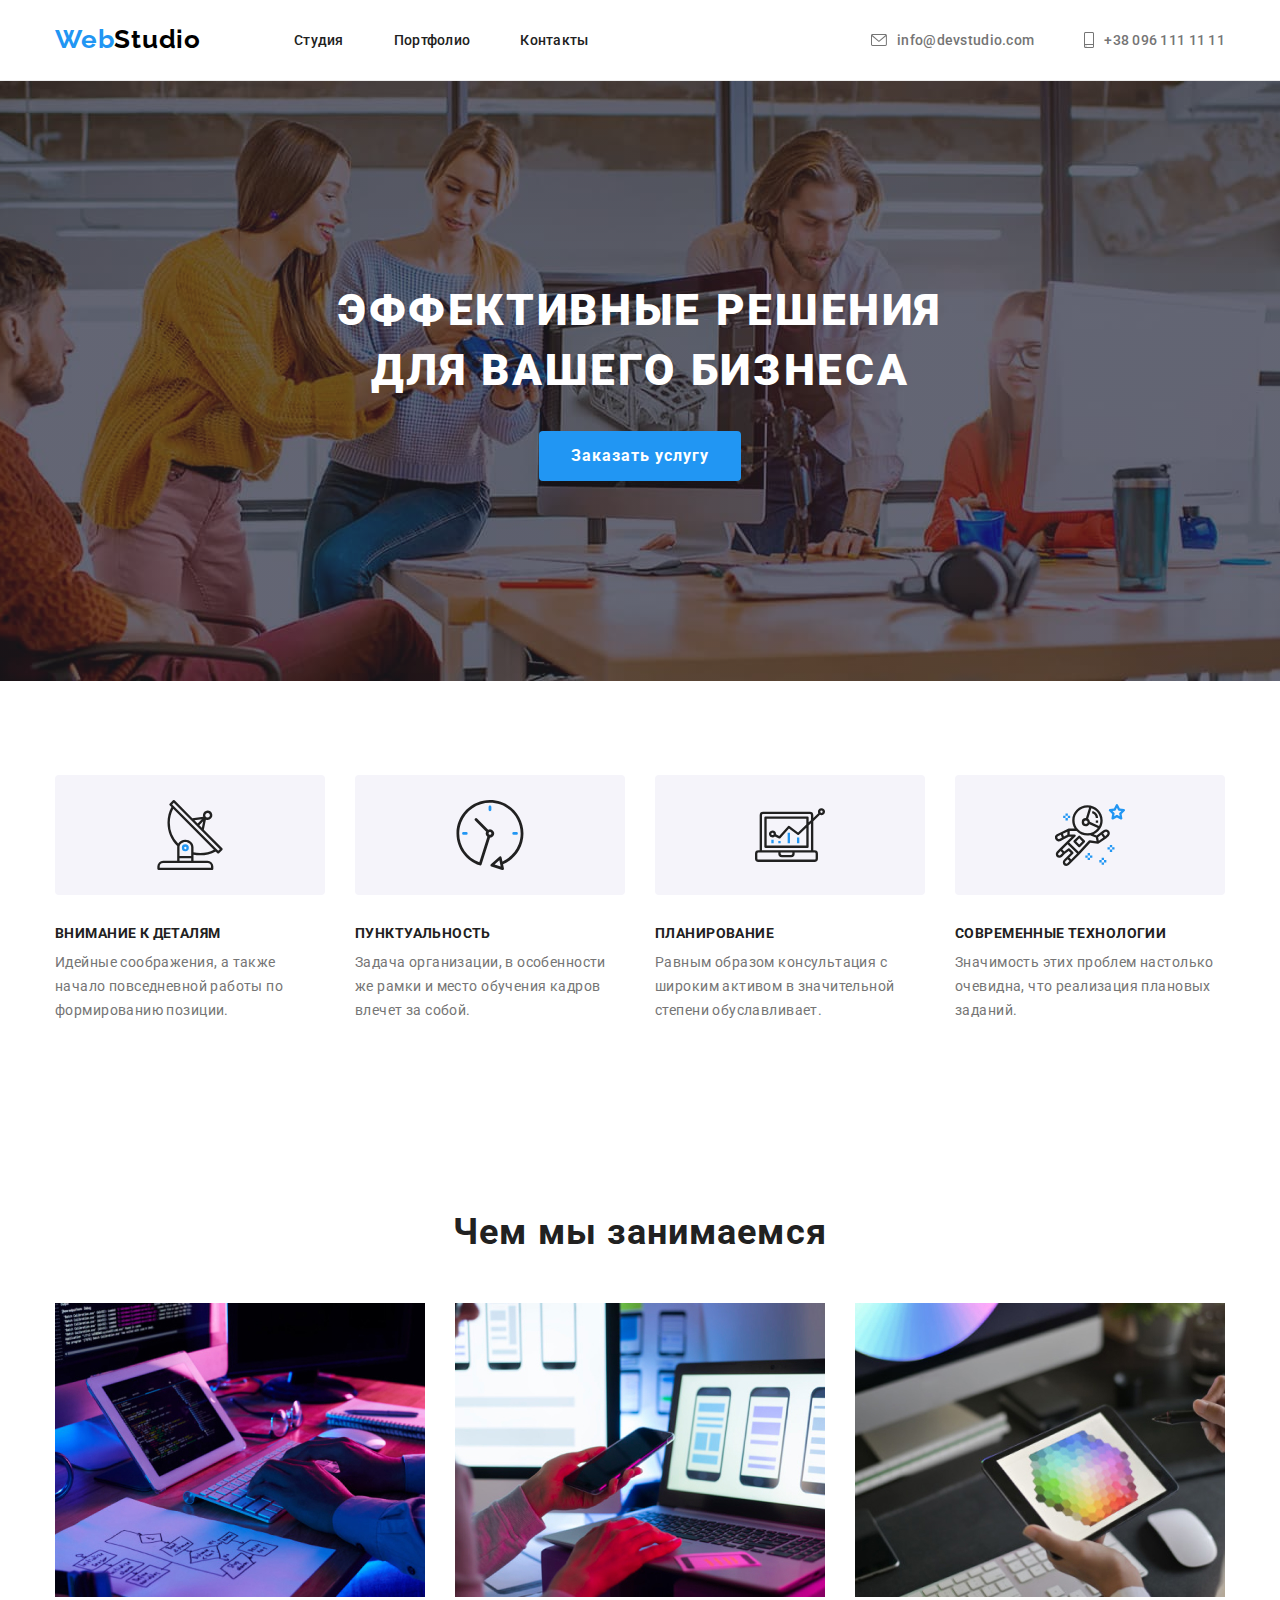
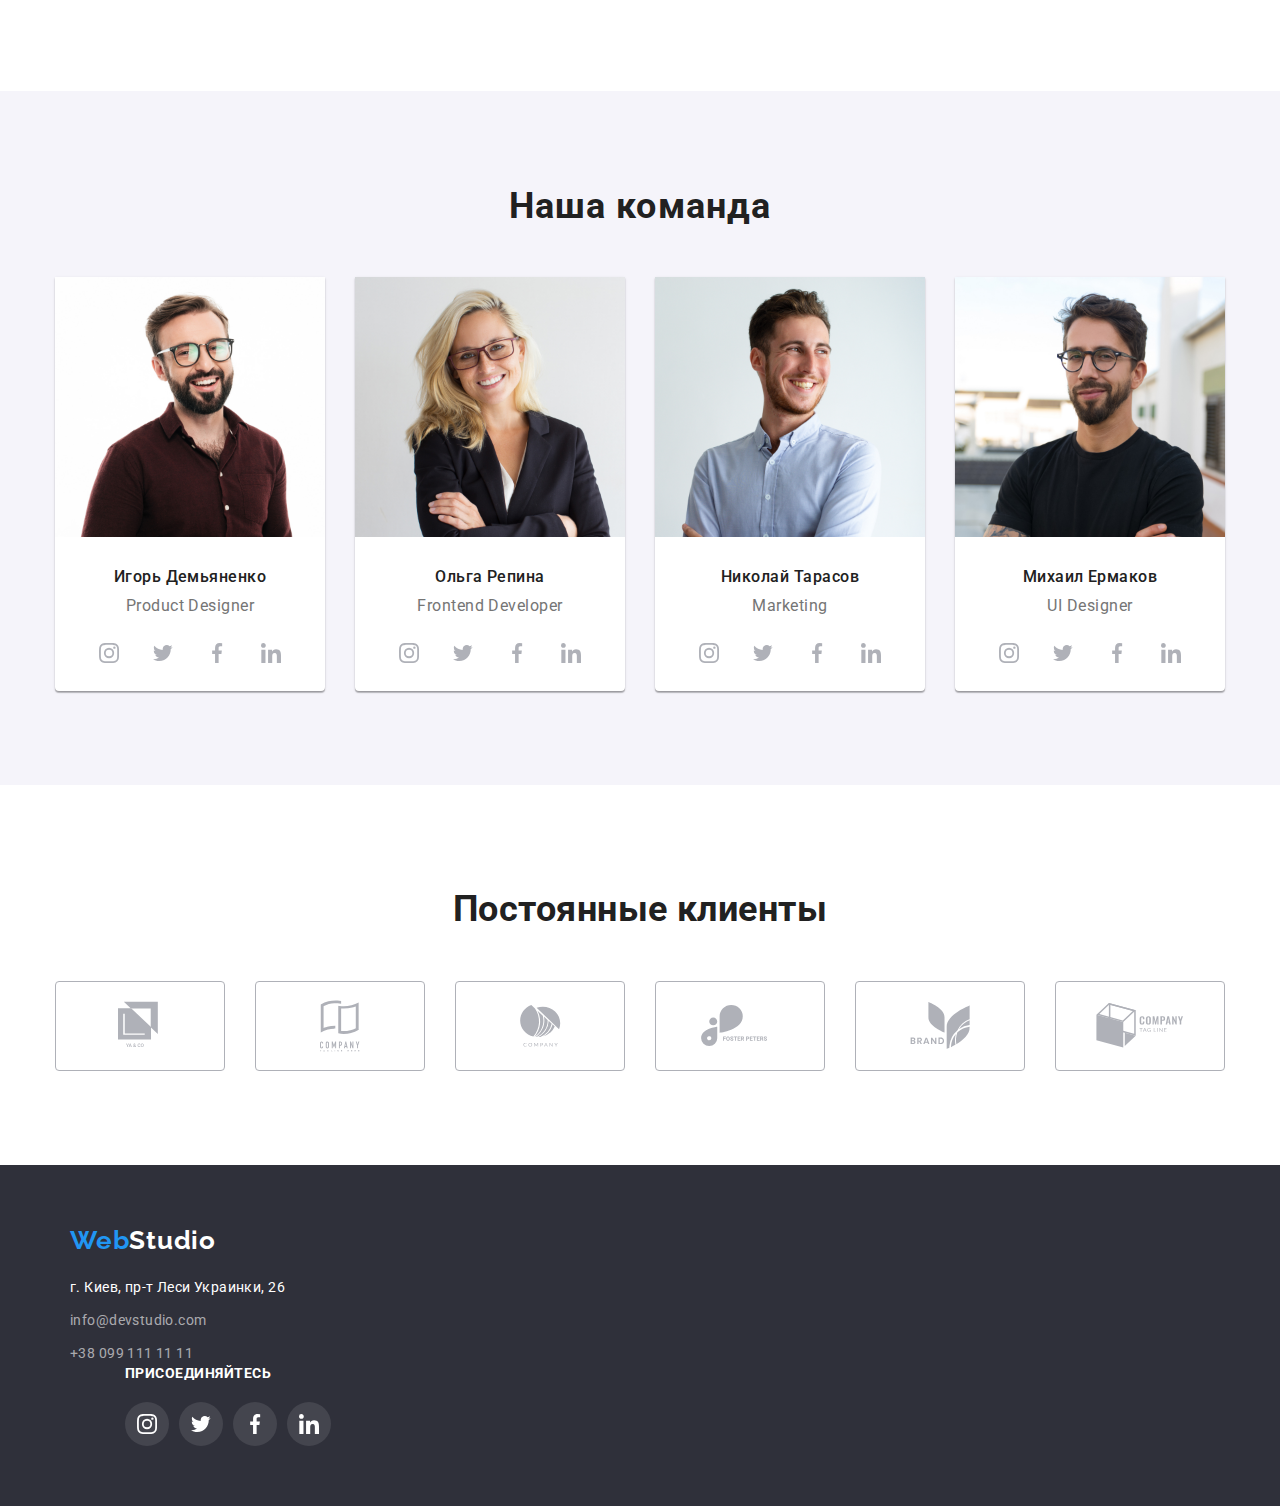
==== commit d5a2d241: "1" ====
--- a/index.html
+++ b/index.html
@@ -331,18 +331,20 @@
 
     <footer class="footer">
         <div class="container">
-            <a class="footer-logo-text" href="./index.html" lang="en">Web<span class="footer-logo-white">Studio</span></a>
-            <ul class="footer-list">
-                <li class="footer-list-item">
-                    <a class="footer-map" href="https://goo.gl/maps/Ar7S7timAM4m2ztU9" target="_blank">г. Киев, пр-т Леси Украинки, 26</a>
-                </li>
-                <li class="footer-list-item">
-                    <a class="footer-mail" href="mailto:info@devstudio.com">info@devstudio.com</a>
-                </li>
-                <li class="footer-list-item">
-                    <a class="footer-phone" href="tel:+380991111111">+38 099 111 11 11</a>
-                </li>
-            </ul>
+            <div class="footer-container">
+                <a class="footer-logo-text" href="./index.html" lang="en">Web<span class="footer-logo-white">Studio</span></a>
+                <ul class="footer-list">
+                    <li class="footer-list-item">
+                        <a class="footer-map" href="https://goo.gl/maps/Ar7S7timAM4m2ztU9" target="_blank">г. Киев, пр-т Леси Украинки, 26</a>
+                    </li>
+                    <li class="footer-list-item">
+                        <a class="footer-mail" href="mailto:info@devstudio.com">info@devstudio.com</a>
+                    </li>
+                    <li class="footer-list-item">
+                        <a class="footer-phone" href="tel:+380991111111">+38 099 111 11 11</a>
+                    </li>
+                </ul>
+            </div>
             <div class="join">
                 <p class="join-title">присоединяйтесь</p>
                 <ul class="list-join">
--- a/css/styles.css
+++ b/css/styles.css
@@ -349,7 +349,6 @@
 
 .basic-tricks-list {
   display: flex;
-  margin-top: 94px;
 }
 
 .basic-tricks .basic-tricks-item + .basic-tricks-item {
@@ -792,9 +791,20 @@
   margin-bottom: 9px;
 }
 
+.footer-container {
+  width: 1200px;
+  margin: auto;
+  padding-left: 15px;
+  padding-right: 15px;
+}
+
+.footer-container {
+  align-items: baseline;
+}
+
 .join {
-  width: 210px;
-  display: flex;
+  display: block;
+  padding-left: 70px;
 }
 
 /* join division */
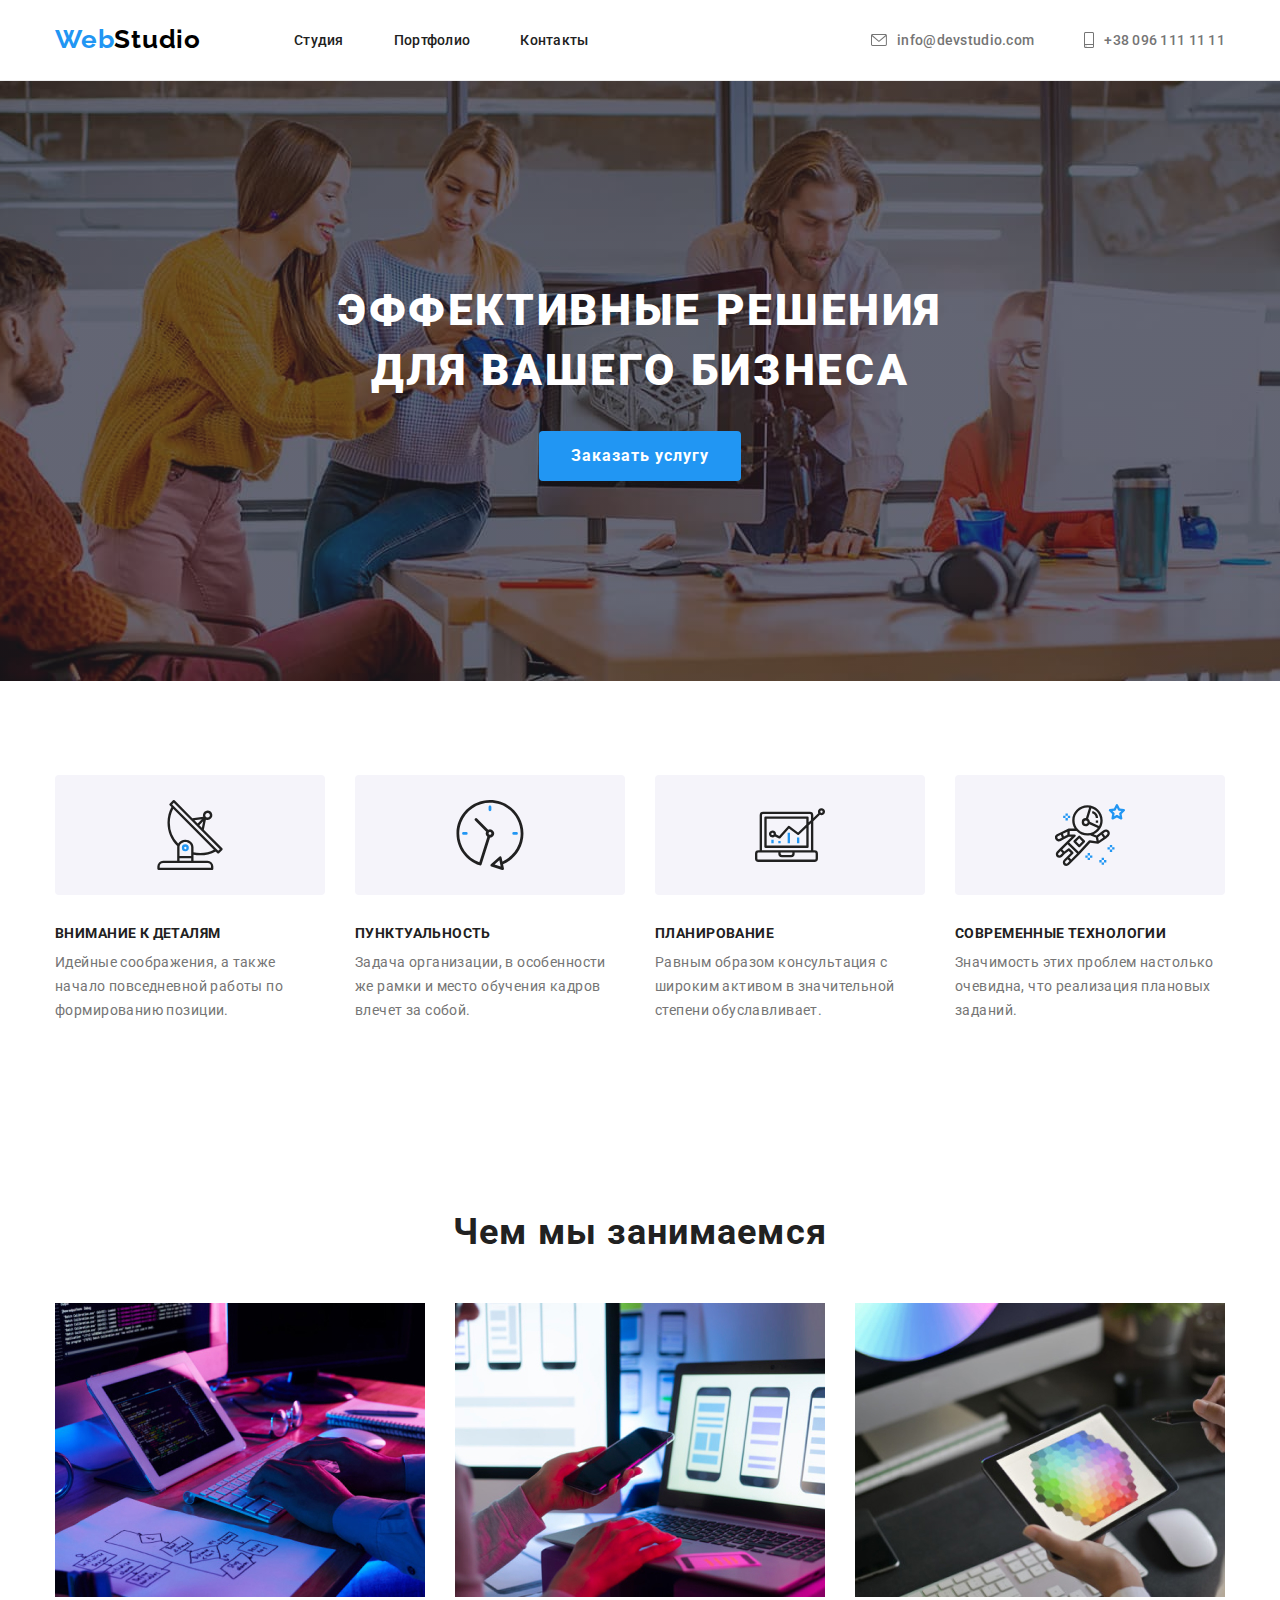
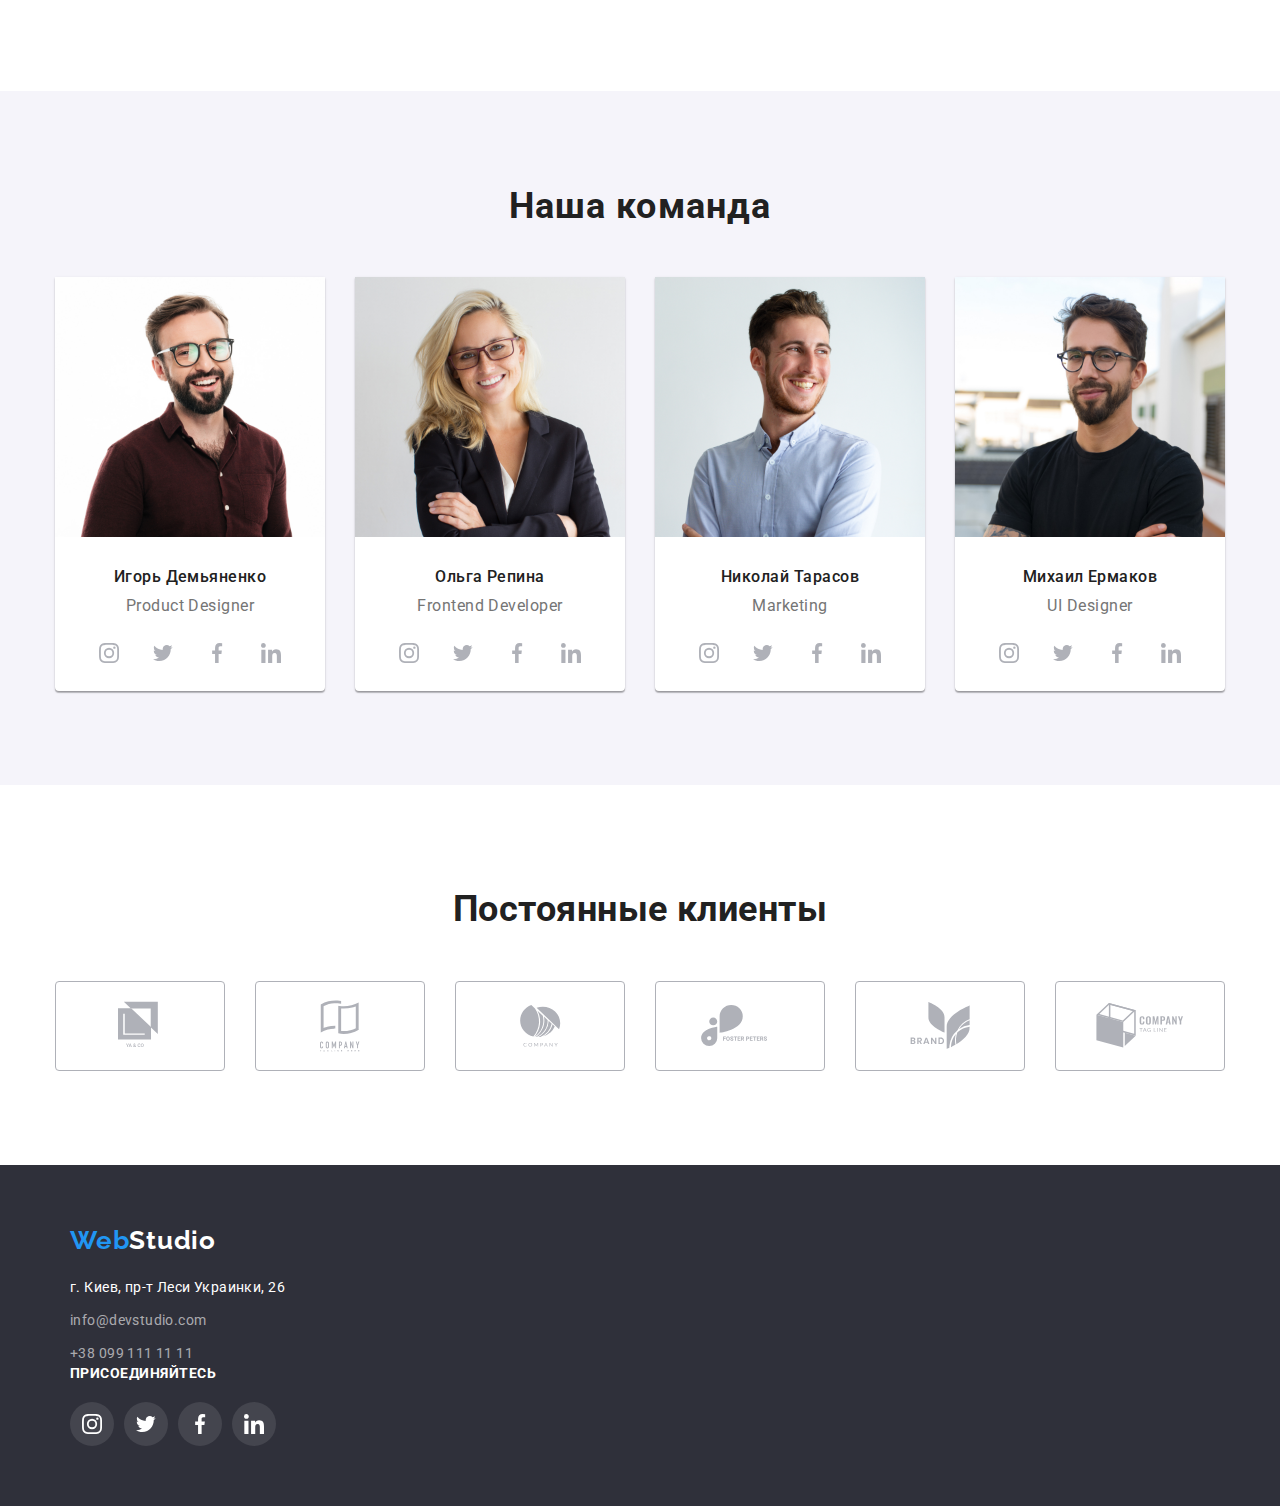
==== commit e7a5e21c: "1" ====
--- a/index.html
+++ b/index.html
@@ -345,7 +345,7 @@
                     </li>
                 </ul>
             </div>
-            <div class="join">
+            <div class="join join-container">
                 <p class="join-title">присоединяйтесь</p>
                 <ul class="list-join">
                     <li class="item-join">
--- a/css/styles.css
+++ b/css/styles.css
@@ -792,6 +792,7 @@
 }
 
 .footer-container {
+  display: block;
   width: 1200px;
   margin: auto;
   padding-left: 15px;
@@ -803,8 +804,17 @@
 }
 
 .join {
+  content: '';
   display: block;
-  padding-left: 70px;
+  align-items: center;
+}
+
+.join-container {
+  display: inline-block;
+  width: 1200px;
+  margin: auto;
+  padding-left: 15px;
+  padding-right: 15px;
 }
 
 /* join division */
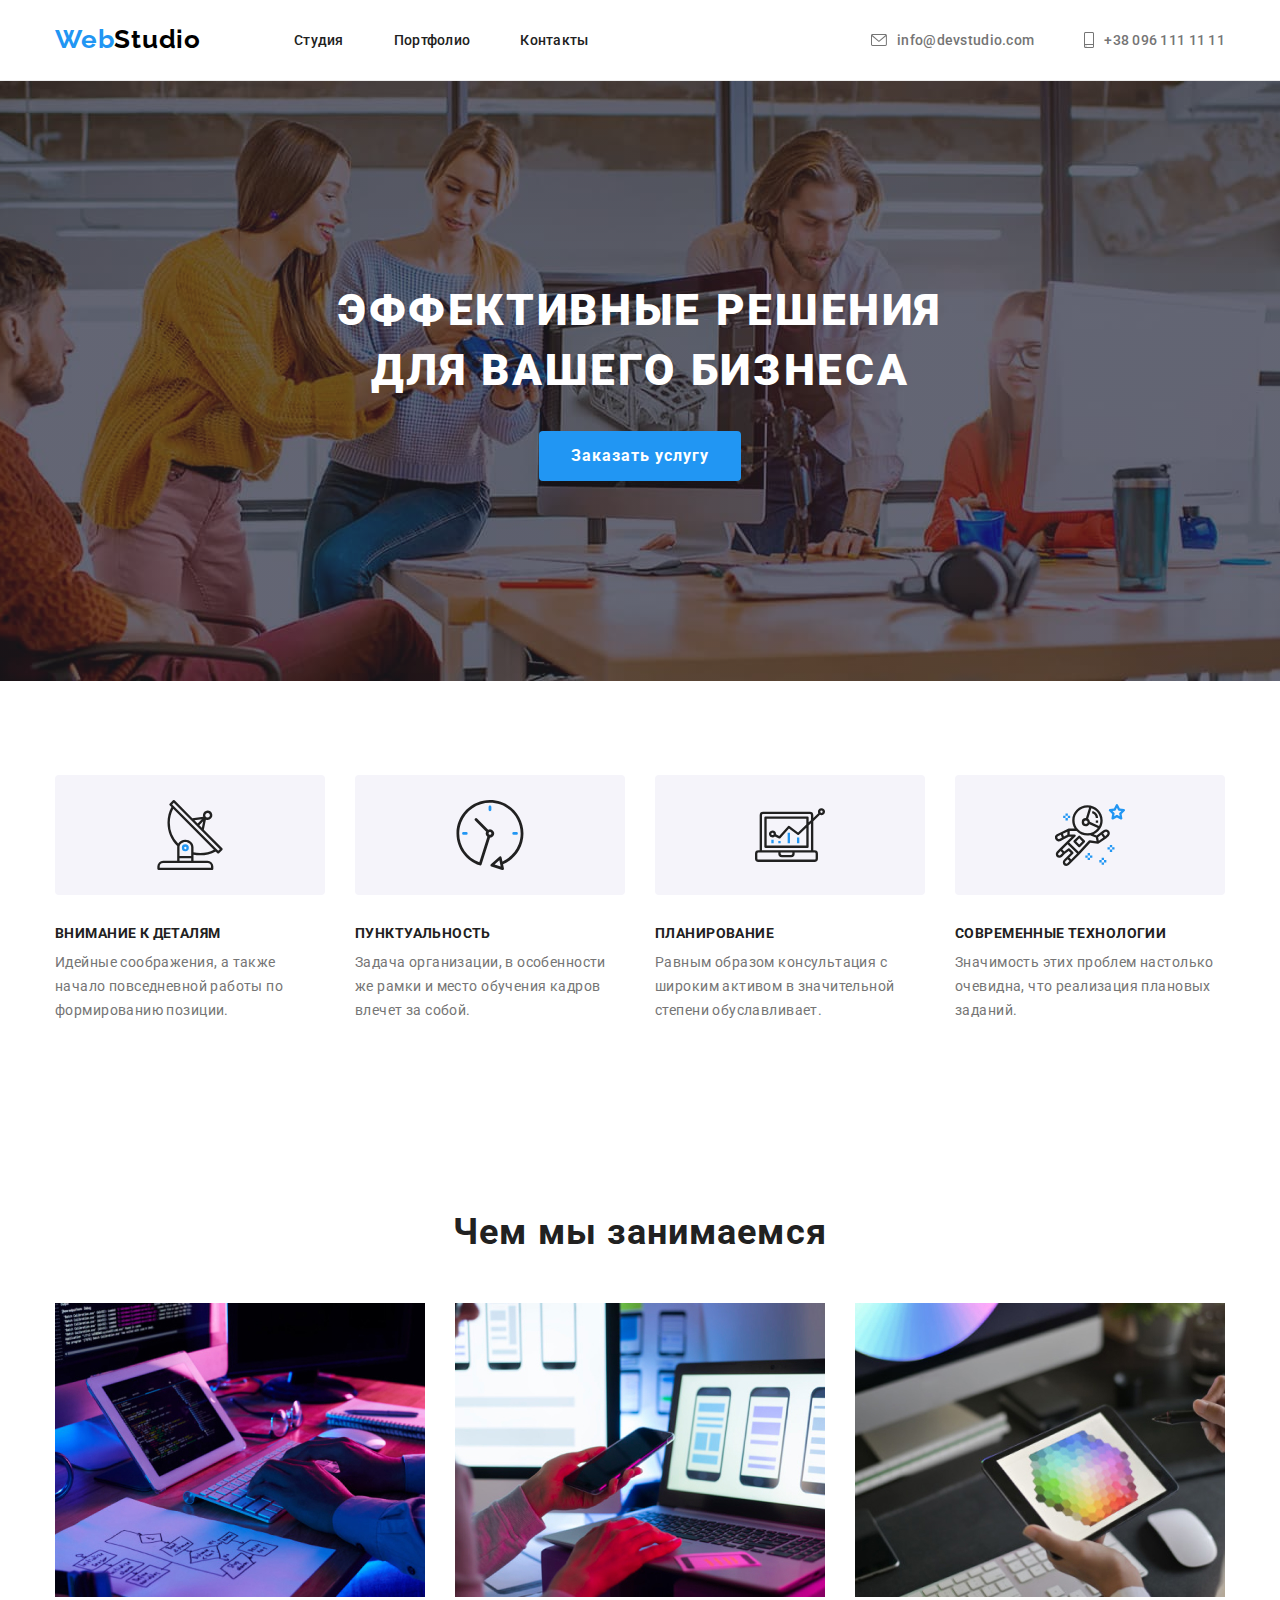
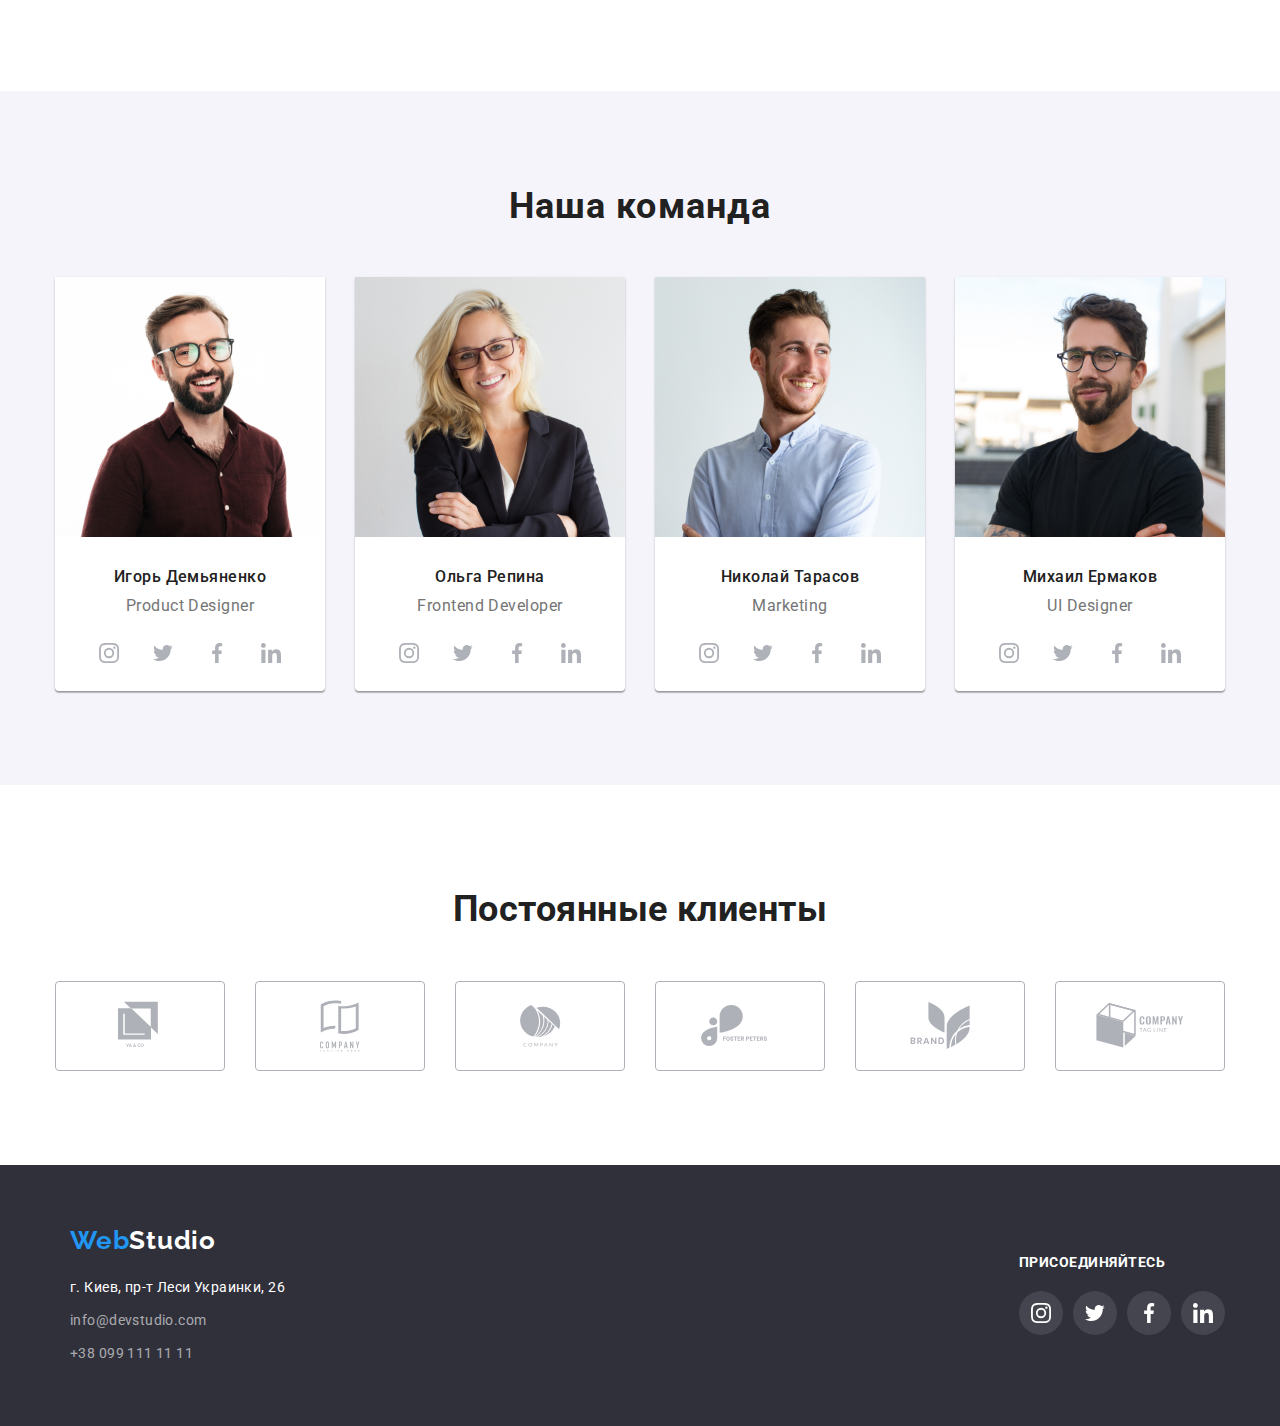
==== commit 6f5fbbd2: "Update index.html" ====
--- a/index.html
+++ b/index.html
@@ -35,11 +35,11 @@
             </nav>
                 <address class="address">
                     <a class="adress-mail-link" href="mailto:info@devstudio.com">
-                        <svg class="info-icon-mail"><use href="../img/sprite.svg#icon-mail"></use></svg>info@devstudio.com
+                        <svg class="info-icon-mail"><use href="./img/sprite.svg#icon-mail"></use></svg>info@devstudio.com
                     </a>
 
                     <a class="adress-phone-link" href="tel:+380961111111">
-                        <svg class="info-icon-phone"><use href="../img/sprite.svg#icon-phone"></use></svg>+38 096 111 11 11
+                        <svg class="info-icon-phone"><use href="./img/sprite.svg#icon-phone"></use></svg>+38 096 111 11 11
                     </a>
                 </address>
         </div>
@@ -62,7 +62,7 @@
                     <li class="basic-tricks-item ">
                         <div class="icon-division">
                             <svg width="70" height="70" class="icon-svg">
-                                <use href="../img/sprite.svg#icon-antenna"></use>
+                                <use href="./img/sprite.svg#icon-antenna"></use>
                             </svg>
                         </div>                                   
                         <h3 class="basic-tricks-title">Внимание к деталям</h3>
@@ -71,7 +71,7 @@
                     <li class="basic-tricks-item">
                         <div class="icon-division">
                             <svg width="70" height="70" class="icon-svg">
-                                <use href="../img/sprite.svg#icon-clock"></use>
+                                <use href="./img/sprite.svg#icon-clock"></use>
                             </svg>
                         </div>
                         <h3 class="basic-tricks-title">Пунктуальность</h3>
@@ -80,7 +80,7 @@
                     <li class="basic-tricks-item">
                         <div class="icon-division">
                             <svg width="70" height="70" class="icon-svg">
-                                <use href="../img/sprite.svg#icon-diagram"></use>
+                                <use href="./img/sprite.svg#icon-diagram"></use>
                             </svg>
                         </div>
                         <h3 class="basic-tricks-title">Планирование</h3>
@@ -89,7 +89,7 @@
                     <li class="basic-tricks-item">
                         <div class="icon-division">
                             <svg width="70" height="70" class="icon-svg">
-                                <use href="../img/sprite.svg#icon-astronaut"></use>
+                                <use href="./img/sprite.svg#icon-astronaut"></use>
                             </svg>
                         </div>
                         <h3 class="basic-tricks-title">Современные технологии</h3>
@@ -137,28 +137,28 @@
                                 <li class="social-item">
                                     <a href="" class="link-network">
                                         <svg class="icon-network">
-                                            <use href="../img/sprite.svg#icon-instagram"></use>
-                                        </svg>
-                                    </a>
-                                </li>
-                                <li class="social-item">
-                                    <a href="" class="link-network">
-                                        <svg class="icon-network">
-                                            <use href="../img/sprite.svg#icon-twitter"></use>
-                                        </svg>
-                                    </a>
-                                </li>
-                                <li class="social-item">
-                                    <a href="" class="link-network">
-                                        <svg class="icon-network">
-                                            <use href="../img/sprite.svg#icon-facebook"></use>
-                                        </svg>
-                                    </a>
-                                </li>
-                                <li class="social-item">
-                                    <a href="" class="link-network">
-                                        <svg class="icon-network">
-                                            <use href="../img/sprite.svg#icon-linkedin"></use>
+                                            <use href="./img/sprite.svg#icon-instagram"></use>
+                                        </svg>
+                                    </a>
+                                </li>
+                                <li class="social-item">
+                                    <a href="" class="link-network">
+                                        <svg class="icon-network">
+                                            <use href="./img/sprite.svg#icon-twitter"></use>
+                                        </svg>
+                                    </a>
+                                </li>
+                                <li class="social-item">
+                                    <a href="" class="link-network">
+                                        <svg class="icon-network">
+                                            <use href="./img/sprite.svg#icon-facebook"></use>
+                                        </svg>
+                                    </a>
+                                </li>
+                                <li class="social-item">
+                                    <a href="" class="link-network">
+                                        <svg class="icon-network">
+                                            <use href="./img/sprite.svg#icon-linkedin"></use>
                                         </svg>
                                     </a>
                                 </li>
@@ -174,28 +174,28 @@
                                 <li class="social-item">
                                     <a href="" class="link-network">
                                         <svg class="icon-network">
-                                            <use href="../img/sprite.svg#icon-instagram"></use>
-                                        </svg>
-                                    </a>
-                                </li>
-                                <li class="social-item">
-                                    <a href="" class="link-network">
-                                        <svg class="icon-network">
-                                            <use href="../img/sprite.svg#icon-twitter"></use>
-                                        </svg>
-                                    </a>
-                                </li>
-                                <li class="social-item">
-                                    <a href="" class="link-network">
-                                        <svg class="icon-network">
-                                            <use href="../img/sprite.svg#icon-facebook"></use>
-                                        </svg>
-                                    </a>
-                                </li>
-                                <li class="social-item">
-                                    <a href="" class="link-network">
-                                        <svg class="icon-network">
-                                            <use href="../img/sprite.svg#icon-linkedin"></use>
+                                            <use href="./img/sprite.svg#icon-instagram"></use>
+                                        </svg>
+                                    </a>
+                                </li>
+                                <li class="social-item">
+                                    <a href="" class="link-network">
+                                        <svg class="icon-network">
+                                            <use href="./img/sprite.svg#icon-twitter"></use>
+                                        </svg>
+                                    </a>
+                                </li>
+                                <li class="social-item">
+                                    <a href="" class="link-network">
+                                        <svg class="icon-network">
+                                            <use href="./img/sprite.svg#icon-facebook"></use>
+                                        </svg>
+                                    </a>
+                                </li>
+                                <li class="social-item">
+                                    <a href="" class="link-network">
+                                        <svg class="icon-network">
+                                            <use href="./img/sprite.svg#icon-linkedin"></use>
                                         </svg>
                                     </a>
                                 </li>
@@ -209,28 +209,28 @@
                                 <li class="social-item">
                                     <a href="" class="link-network">
                                         <svg class="icon-network">
-                                            <use href="../img/sprite.svg#icon-instagram"></use>
-                                        </svg>
-                                    </a>
-                                </li>
-                                <li class="social-item">
-                                    <a href="" class="link-network">
-                                        <svg class="icon-network">
-                                            <use href="../img/sprite.svg#icon-twitter"></use>
-                                        </svg>
-                                    </a>
-                                </li>
-                                <li class="social-item">
-                                    <a href="" class="link-network">
-                                        <svg class="icon-network">
-                                            <use href="../img/sprite.svg#icon-facebook"></use>
-                                        </svg>
-                                    </a>
-                                </li>
-                                <li class="social-item">
-                                    <a href="" class="link-network">
-                                        <svg class="icon-network">
-                                            <use href="../img/sprite.svg#icon-linkedin"></use>
+                                            <use href="./img/sprite.svg#icon-instagram"></use>
+                                        </svg>
+                                    </a>
+                                </li>
+                                <li class="social-item">
+                                    <a href="" class="link-network">
+                                        <svg class="icon-network">
+                                            <use href="./img/sprite.svg#icon-twitter"></use>
+                                        </svg>
+                                    </a>
+                                </li>
+                                <li class="social-item">
+                                    <a href="" class="link-network">
+                                        <svg class="icon-network">
+                                            <use href="./img/sprite.svg#icon-facebook"></use>
+                                        </svg>
+                                    </a>
+                                </li>
+                                <li class="social-item">
+                                    <a href="" class="link-network">
+                                        <svg class="icon-network">
+                                            <use href="./img/sprite.svg#icon-linkedin"></use>
                                         </svg>
                                     </a>
                                 </li>
@@ -244,28 +244,28 @@
                                 <li class="social-item">
                                     <a href="" class="link-network">
                                         <svg class="icon-network">
-                                            <use href="../img/sprite.svg#icon-instagram"></use>
-                                        </svg>
-                                    </a>
-                                </li>
-                                <li class="social-item">
-                                    <a href="" class="link-network">
-                                        <svg class="icon-network">
-                                            <use href="../img/sprite.svg#icon-twitter"></use>
-                                        </svg>
-                                    </a>
-                                </li>
-                                <li class="social-item">
-                                    <a href="" class="link-network">
-                                        <svg class="icon-network">
-                                            <use href="../img/sprite.svg#icon-facebook"></use>
-                                        </svg>
-                                    </a>
-                                </li>
-                                <li class="social-item">
-                                    <a href="" class="link-network">
-                                        <svg class="icon-network">
-                                            <use href="../img/sprite.svg#icon-linkedin"></use>
+                                            <use href="./img/sprite.svg#icon-instagram"></use>
+                                        </svg>
+                                    </a>
+                                </li>
+                                <li class="social-item">
+                                    <a href="" class="link-network">
+                                        <svg class="icon-network">
+                                            <use href="./img/sprite.svg#icon-twitter"></use>
+                                        </svg>
+                                    </a>
+                                </li>
+                                <li class="social-item">
+                                    <a href="" class="link-network">
+                                        <svg class="icon-network">
+                                            <use href="./img/sprite.svg#icon-facebook"></use>
+                                        </svg>
+                                    </a>
+                                </li>
+                                <li class="social-item">
+                                    <a href="" class="link-network">
+                                        <svg class="icon-network">
+                                            <use href="./img/sprite.svg#icon-linkedin"></use>
                                         </svg>
                                     </a>
                                 </li>
@@ -285,42 +285,42 @@
                         <li class="item-clients">
                             <a href="#" class="link-clients">
                                 <svg width="44" height="50" class="icon-clients">
-                                    <use href="../img/sprite.svg#icon-logo-ya-co"></use>
+                                    <use href="./img/sprite.svg#icon-logo-ya-co"></use>
                                 </svg>
                             </a>
                         </li>
                         <li class="item-clients">
                             <a href="#" class="link-clients">
                                 <svg width="40" height="52" class="icon-clients">
-                                    <use href="../img/sprite.svg#icon-logo-tagline-here"></use>
+                                    <use href="./img/sprite.svg#icon-logo-tagline-here"></use>
                                 </svg>
                             </a>
                         </li>
                         <li class="item-clients">
                             <a href="#" class="link-clients">
                                 <svg width="41" height="42" class="icon-clients">
-                                    <use href="../img/sprite.svg#icon-logo-company"></use>
+                                    <use href="./img/sprite.svg#icon-logo-company"></use>
                                 </svg>
                             </a>
                         </li>
                         <li class="item-clients">
                             <a href="#" class="link-clients">
                                 <svg width="79" height="42" class="icon-clients">
-                                    <use href="../img/sprite.svg#icon-logo-foster"></use>
+                                    <use href="./img/sprite.svg#icon-logo-foster"></use>
                                 </svg>
                             </a>
                         </li>
                         <li class="item-clients">
                             <a href="#" class="link-clients">
                                 <svg width="60" height="47" class="icon-clients">
-                                    <use href="../img/sprite.svg#icon-logo-brend"></use>
+                                    <use href="./img/sprite.svg#icon-logo-brend"></use>
                                 </svg>
                             </a>
                         </li>
                         <li class="item-clients">
                             <a href="#" class="link-clients">
                                 <svg width="88" height="45" class="icon-clients">
-                                    <use href="../img/sprite.svg#icon-logo-company-tige"></use>
+                                    <use href="./img/sprite.svg#icon-logo-company-tige"></use>
                                 </svg>
                             </a>
                         </li>
@@ -345,7 +345,7 @@
                     </li>
                 </ul>
             </div>
-            <div class="join join-container">
+            <div class="join">
                 <p class="join-title">присоединяйтесь</p>
                 <ul class="list-join">
                     <li class="item-join">
--- a/css/styles.css
+++ b/css/styles.css
@@ -799,14 +799,15 @@
   padding-right: 15px;
 }
 
-.footer-container {
-  align-items: baseline;
+.footer .container {
+  display: flex;
+  align-items: center;
 }
 
 .join {
-  content: '';
   display: block;
   align-items: center;
+  padding-left: 70px;
 }
 
 .join-container {
